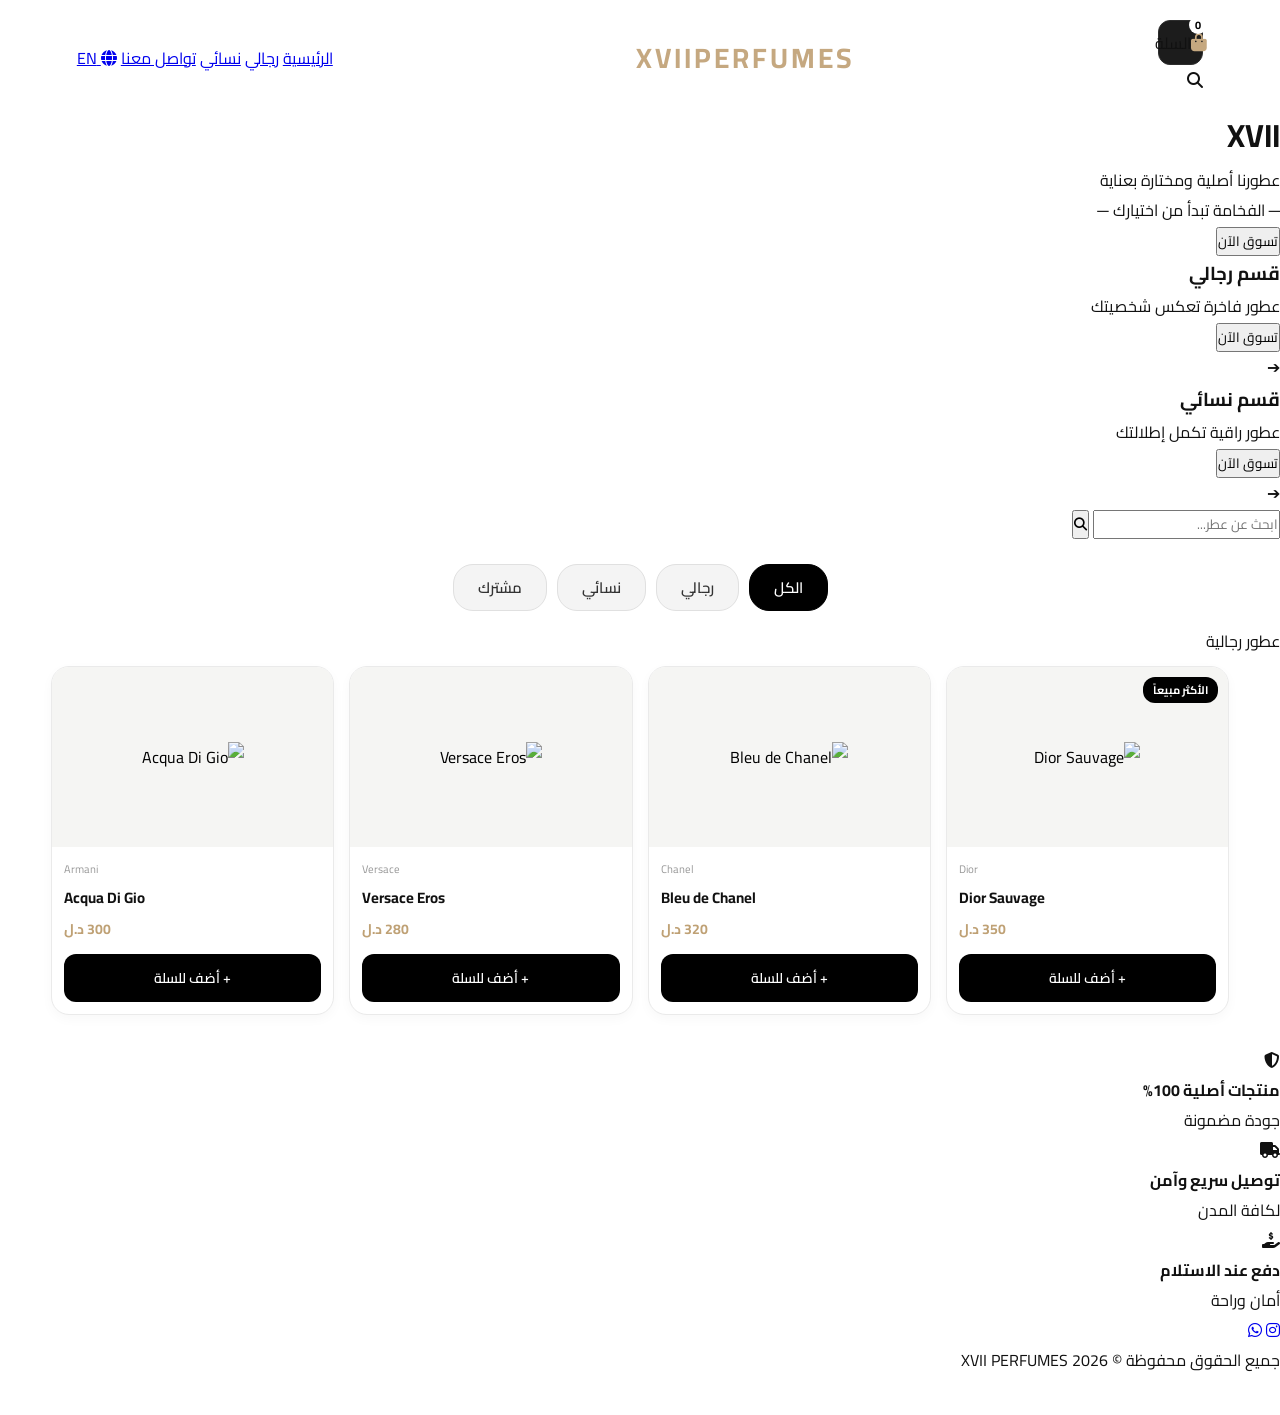
==== index.html @ f5c516a5 "Enhance layout and functionality of index.html Updated the hero section and footer layout, added new" ====
<!DOCTYPE html>
<html lang="ar" dir="rtl">
<head>
    <meta charset="UTF-8">
    <meta name="viewport" content="width=device-width, initial-scale=1.0">
    <title>XVII PERFUMES</title>
    <link rel="stylesheet" href="style.css">
    <link rel="stylesheet" href="https://cdnjs.cloudflare.com/ajax/libs/font-awesome/6.4.0/css/all.min.css">
</head>
<body>

    <div class="hero-section">
        <header>
            <div class="header-right">
                <div class="cart-icon" onclick="toggleCart()">
                    <i class="fas fa-shopping-bag"></i>
                    <span id="cart-count">0</span>
                    <span class="cart-text">السلة</span>
                </div>
                <div class="search-trigger">
                    <i class="fas fa-search"></i>
                </div>
            </div>
            <div class="logo">XVII<span class="sub-logo">PERFUMES</span></div>
            <nav class="nav-links">
                <a href="#" class="active">الرئيسية</a>
                <a href="#">رجالي</a>
                <a href="#">نسائي</a>
                <a href="#">تواصل معنا</a>
                <a href="#" class="lang-switch"><i class="fas fa-globe"></i> EN</a>
            </nav>
        </header>

        <div class="hero-content">
            <h1 class="main-title">XVII</h1>
            <p class="hero-subtitle">عطورنا أصلية ومختارة بعناية</p>
            <div class="gold-line">─ الفخامة تبدأ من اختيارك ─</div>
            <button class="shop-now-btn">تسوق الآن</button>
        </div>
    </div>

    <div class="main-content-wrapper">
        <div class="promo-sections">
            <div class="promo-box men-box">
                <div class="promo-info">
                    <h3>قسم رجالي</h3>
                    <p>عطور فاخرة تعكس شخصيتك</p>
                    <button>تسوق الآن</button>
                </div>
                <div class="gender-icon">➔</div>
            </div>
            <div class="promo-box women-box">
                <div class="promo-info">
                    <h3>قسم نسائي</h3>
                    <p>عطور راقية تكمل إطلالتك</p>
                    <button>تسوق الآن</button>
                </div>
                <div class="gender-icon">➔</div>
            </div>
        </div>

        <div class="search-bar-container">
            <input type="text" id="search-input" placeholder="ابحث عن عطر...">
            <button class="search-btn"><i class="fas fa-search"></i></button>
        </div>

        <section class="tabs-container">
            <button class="tab-btn active" onclick="filterCategory('all', this)">الكل</button>
            <button class="tab-btn" onclick="filterCategory('men', this)">رجالي</button>
            <button class="tab-btn" onclick="filterCategory('women', this)">نسائي</button>
            <button class="tab-btn" onclick="filterCategory('unisex', this)">مشترك</button>
        </section>

        <div class="section-divider"><span>عطور رجالية</span></div>
        <main>
            <div class="products-grid" id="products-container">
                </div>
        </main>
    </div>

    <footer>
        <div class="features-bar">
            <div class="feature-item">
                <i class="fas fa-shield-alt"></i>
                <div>
                    <h4>منتجات أصلية 100%</h4>
                    <p>جودة مضمونة</p>
                </div>
            </div>
            <div class="feature-item">
                <i class="fas fa-truck"></i>
                <div>
                    <h4>توصيل سريع وآمن</h4>
                    <p>لكافة المدن</p>
                </div>
            </div>
            <div class="feature-item">
                <i class="fas fa-hand-holding-usd"></i>
                <div>
                    <h4>دفع عند الاستلام</h4>
                    <p>أمان وراحة</p>
                </div>
            </div>
        </div>
        <div class="footer-bottom">
            <div class="social-icons">
                <a href="#"><i class="fab fa-instagram"></i></a>
                <a href="#"><i class="fab fa-whatsapp"></i></a>
            </div>
            <p>جميع الحقوق محفوظة © XVII PERFUMES 2026</p>
        </div>
    </footer>

    <div class="cart-sidebar" id="cartSidebar">
        <div class="cart-header">
            <h3>سلة مشترياتك</h3>
            <i class="fas fa-times close-btn" onclick="toggleCart()"></i>
        </div>
        
        <div class="cart-items" id="cart-items-container">
            <div class="empty-cart-state">
                <i class="fas fa-shopping-basket"></i>
                <p>سلة مشترياتك فارغة</p>
                <span>أضف منتجاتك المفضلة الآن</span>
            </div>
        </div>

        <div class="cart-footer">
            <div class="total-price">المجموع: <span id="cart-total">0</span> د.ل</div>
            <div class="checkout-form">
                <h4>إتمام الطلب</h4>
                <input type="text" id="customer-name" placeholder="الاسم الكامل" required>
                <input type="tel" id="customer-phone" placeholder="رقم الهاتف" required>
                <input type="text" id="customer-address" placeholder="رابط الموقع (Google Maps)" required>
                <textarea id="customer-notes" placeholder="ملاحظات (اختياري)"></textarea>
                <button class="whatsapp-btn" onclick="sendToWhatsApp()">
                    <i class="fab fa-whatsapp"></i> إرسال الطلب عبر واتساب
                </button>
            </div>
        </div>
    </div>

    <script src="script.js"></script>
</body>
</html>
---- style.css ----
@import url('https://fonts.googleapis.com/css2?family=Cairo:wght@300;400;600;700&display=swap');

* {
    box-sizing: border-box;
    margin: 0;
    padding: 0;
    font-family: 'Cairo', sans-serif;
    -webkit-tap-highlight-color: transparent;
}

/* الخلفية العامة للموقع أصبحت بيضاء بناءً على طلبك */
body {
    background-color: #ffffff;
    color: #111111;
    padding-bottom: 40px;
}

/* الجزء العلوي (الهيدر ومنطقة النص الترحيبي) بالخلفية السوداء الفاخرة */
.top-black-section {
    background-color: #0b0b0b;
    color: #ffffff;
    padding-bottom: 20px;
    border-bottom: 1px solid #1a1a1a;
}

header {
    display: flex;
    justify-content: space-between;
    align-items: center;
    padding: 20px 6% 10px 6%;
    background-color: transparent;
}

.logo {
    font-size: 28px;
    font-weight: 700;
    color: #c5a880; /* لون ذهبي فخم للعلامة التجارية */
    letter-spacing: 3px;
}

.cart-icon {
    position: relative;
    cursor: pointer;
    background: #1c1c1c;
    width: 45px;
    height: 45px;
    display: flex;
    align-items: center;
    justify-content: center;
    border-radius: 12px;
    border: 1px solid #2d2d2d;
}

.cart-icon i {
    font-size: 18px;
    color: #c5a880;
}

#cart-count {
    position: absolute;
    top: -5px;
    right: -5px;
    background-color: #ffffff;
    color: #000000;
    border-radius: 50%;
    width: 18px;
    height: 18px;
    font-size: 11px;
    font-weight: bold;
    display: flex;
    align-items: center;
    justify-content: center;
}

.hero-text {
    text-align: center;
    color: #aaaaaa;
    font-size: 14px;
    margin-top: 5px;
    font-weight: 300;
}

/* أزرار الأقسام الدائرية (Tabs) - في الجزء الأبيض */
.tabs-container {
    display: flex;
    justify-content: center;
    gap: 10px;
    padding: 25px 5% 15px 5%;
    overflow-x: auto;
    white-space: nowrap;
    background-color: #ffffff;
}

.tabs-container::-webkit-scrollbar {
    display: none; /* إخفاء شريط التمرير المزعج على الهواتف */
}

/* الأزرار العلوية أصبحت فاتحة لكي تتناسب مع الخلفية البيضاء العامة */
.tab-btn {
    background: #f4f4f4;
    color: #333333;
    border: 1px solid #e0e0e0;
    padding: 8px 24px;
    border-radius: 20px;
    font-size: 15px;
    font-weight: 600;
    cursor: pointer;
    transition: 0.3s ease;
}

.tab-btn.active {
    background: #000000;
    color: #ffffff;
    border-color: #000000;
}

/* شبكة المنتجات في الجزء الأبيض */
main {
    padding: 10px 4% 30px 4%;
    background-color: #ffffff;
}

.products-grid {
    display: grid;
    grid-template-columns: repeat(2, 1fr); /* عرض عنصرين بجانب بعض كالصورة */
    gap: 15px;
}

@media (min-width: 768px) {
    .products-grid {
        grid-template-columns: repeat(4, 1fr); /* للشاشات الكبيرة */
    }
}

/* بطاقة المنتج الفاخرة - تبرز فوق الخلفية البيضاء العامة بظلال خفيفة وراقية */
.product-card {
    background: #ffffff;
    color: #000000;
    border-radius: 18px;
    overflow: hidden;
    display: flex;
    flex-direction: column;
    position: relative;
    border: 1px solid #eaeaea;
    box-shadow: 0 4px 12px rgba(0,0,0,0.03);
}

.badge-best {
    position: absolute;
    top: 10px;
    right: 10px;
    background: #000000;
    color: #ffffff;
    font-size: 11px;
    padding: 3px 10px;
    border-radius: 12px;
    font-weight: bold;
    z-index: 2;
}

/* حاوية الصورة رمادية فاتحة جداً لتطابق لقطة الشاشة تماماً */
.img-container {
    background: #f5f5f3;
    width: 100%;
    height: 180px;
    display: flex;
    align-items: center;
    justify-content: center;
    padding: 15px;
}

.product-img {
    max-width: 100%;
    max-height: 100%;
    object-fit: contain;
}

.product-info {
    padding: 12px;
    display: flex;
    flex-direction: column;
    flex-grow: 1;
}

.brand-name {
    font-size: 11px;
    color: #999999;
    text-align: left;
}

.product-title {
    font-size: 15px;
    font-weight: 700;
    margin: 4px 0;
    text-align: left;
    color: #111111;
}

.product-price {
    color: #bfa175;
    font-weight: bold;
    font-size: 14px;
    text-align: left;
    margin-bottom: 12px;
}

/* زر أضف للسلة المودرن الأسود الممتد */
.add-to-cart-btn {
    background: #000000;
    color: #ffffff;
    border: none;
    padding: 11px;
    border-radius: 12px;
    font-size: 14px;
    font-weight: 600;
    cursor: pointer;
    display: flex;
    align-items: center;
    justify-content: center;
    gap: 8px;
    width: 100%;
    margin-top: auto;
    transition: background 0.2s;
}

.add-to-cart-btn:active {
    background: #333333;
}

/* سلة المشتريات الجانبية (تبقى داكنة لتوحي بالفخامة والأمان أثناء الدفع) */
.cart-sidebar {
    position: fixed;
    top: 0;
    left: -100%;
    width: 100%;
    max-width: 400px;
    height: 100%;
    background-color: #0b0b0b;
    box-shadow: 5px 0 25px rgba(0,0,0,0.6);
    z-index: 2000;
    transition: 0.4s cubic-bezier(0.25, 1, 0.5, 1);
    padding: 20px;
    display: flex;
    flex-direction: column;
    border-right: 1px solid #222222;
}

.cart-sidebar.open { left: 0; }

.cart-header {
    display: flex;
    justify-content: space-between;
    align-items: center;
    border-bottom: 1px solid #222222;
    padding-bottom: 15px;
}
.close-btn { cursor: pointer; font-size: 20px; color: #ffffff; }

.cart-items {
    flex: 1;
    overflow-y: auto;
    margin-top: 20px;
}
.cart-item {
    display: flex;
    justify-content: space-between;
    align-items: center;
    margin-bottom: 15px;
    background: #141414;
    padding: 12px;
    border-radius: 12px;
    border: 1px solid #222222;
}
.cart-item-info h4 { font-size: 14px; color: #ffffff; }
.cart-item-info p { font-size: 12px; color: #aaaaaa; margin-top: 4px; }
.remove-item { color: #ff4d4d; cursor: pointer; font-size: 14px; }

.cart-footer { border-top: 1px solid #222222; padding-top: 15px; }
.total-price { font-size: 16px; font-weight: bold; margin-bottom: 15px; color: #ffffff;}
.cart-footer h4 { margin-bottom: 10px; font-size: 14px; color: #c5a880;}

.cart-footer input, .cart-footer textarea {
    width: 100%;
    padding: 10px;
    background: #141414;
    border: 1px solid #222222;
    border-radius: 8px;
    color: #ffffff;
    margin-bottom: 10px;
    font-size: 13px;
}
.cart-footer input::placeholder, .cart-footer textarea::placeholder { color: #666666; }
.cart-footer textarea { height: 60px; resize: none; }

.whatsapp-btn {
    background-color: #25D366;
    color: #ffffff;
    border: none;
    padding: 14px;
    width: 100%;
    border-radius: 10px;
    font-weight: bold;
    cursor: pointer;
    font-size: 15px;
    display: flex;
    align-items: center;
    justify-content: center;
    gap: 8px;
}
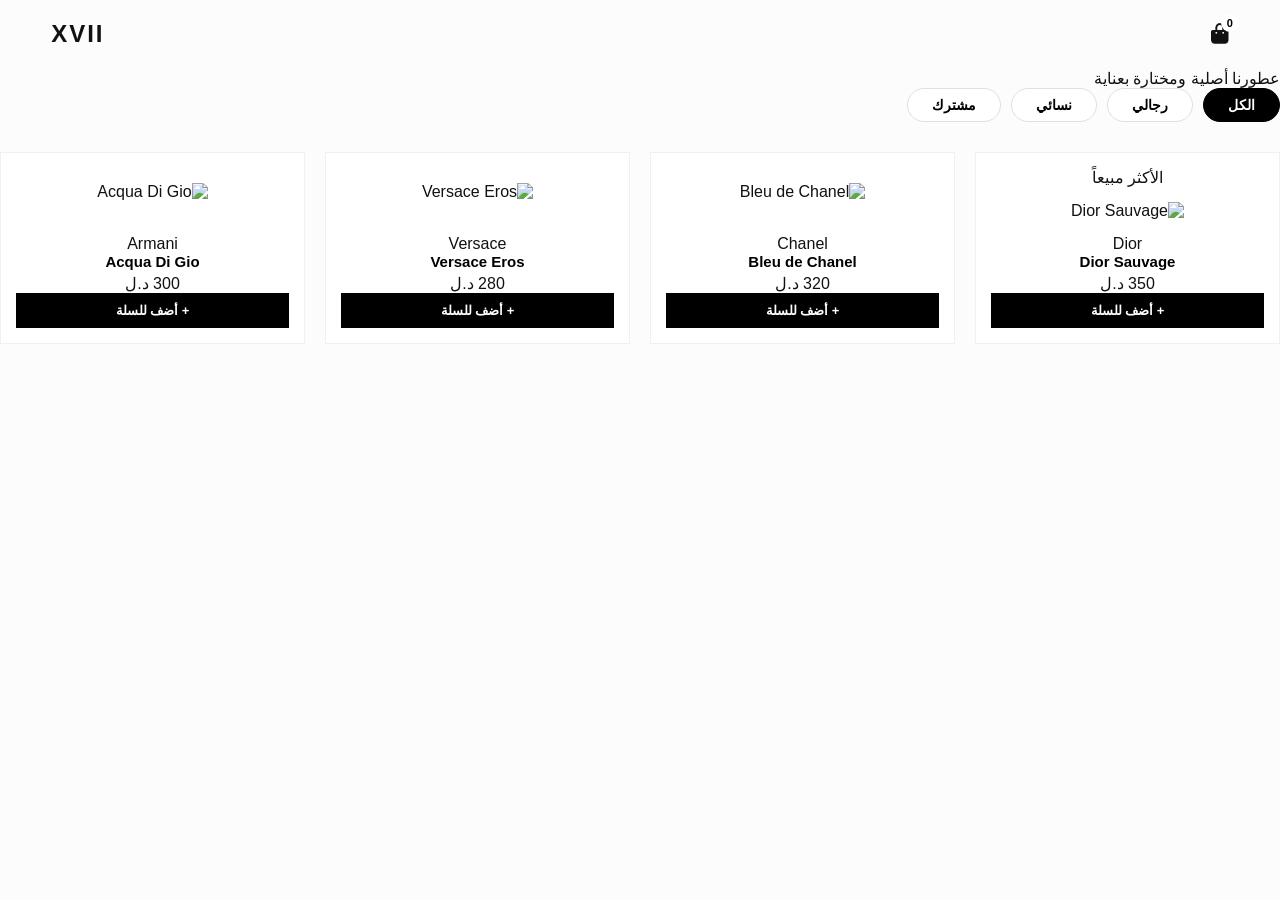
==== commit 97315383: "Refactor index.html structure and content" ====
--- a/index.html
+++ b/index.html
@@ -9,107 +9,28 @@
 </head>
 <body>
 
-    <div class="hero-section">
+    <div class="top-black-section">
         <header>
-            <div class="header-right">
-                <div class="cart-icon" onclick="toggleCart()">
-                    <i class="fas fa-shopping-bag"></i>
-                    <span id="cart-count">0</span>
-                    <span class="cart-text">السلة</span>
-                </div>
-                <div class="search-trigger">
-                    <i class="fas fa-search"></i>
-                </div>
+            <div class="cart-icon" onclick="toggleCart()">
+                <i class="fas fa-shopping-bag"></i>
+                <span id="cart-count">0</span>
             </div>
-            <div class="logo">XVII<span class="sub-logo">PERFUMES</span></div>
-            <nav class="nav-links">
-                <a href="#" class="active">الرئيسية</a>
-                <a href="#">رجالي</a>
-                <a href="#">نسائي</a>
-                <a href="#">تواصل معنا</a>
-                <a href="#" class="lang-switch"><i class="fas fa-globe"></i> EN</a>
-            </nav>
+            <div class="logo">XVII</div>
         </header>
-
-        <div class="hero-content">
-            <h1 class="main-title">XVII</h1>
-            <p class="hero-subtitle">عطورنا أصلية ومختارة بعناية</p>
-            <div class="gold-line">─ الفخامة تبدأ من اختيارك ─</div>
-            <button class="shop-now-btn">تسوق الآن</button>
-        </div>
+        <div class="hero-text">عطورنا أصلية ومختارة بعناية</div>
     </div>
 
-    <div class="main-content-wrapper">
-        <div class="promo-sections">
-            <div class="promo-box men-box">
-                <div class="promo-info">
-                    <h3>قسم رجالي</h3>
-                    <p>عطور فاخرة تعكس شخصيتك</p>
-                    <button>تسوق الآن</button>
-                </div>
-                <div class="gender-icon">➔</div>
+    <section class="tabs-container">
+        <button class="tab-btn active" onclick="filterCategory('all', this)">الكل</button>
+        <button class="tab-btn" onclick="filterCategory('men', this)">رجالي</button>
+        <button class="tab-btn" onclick="filterCategory('women', this)">نسائي</button>
+        <button class="tab-btn" onclick="filterCategory('unisex', this)">مشترك</button>
+    </section>
+
+    <main>
+        <div class="products-grid" id="products-container">
             </div>
-            <div class="promo-box women-box">
-                <div class="promo-info">
-                    <h3>قسم نسائي</h3>
-                    <p>عطور راقية تكمل إطلالتك</p>
-                    <button>تسوق الآن</button>
-                </div>
-                <div class="gender-icon">➔</div>
-            </div>
-        </div>
-
-        <div class="search-bar-container">
-            <input type="text" id="search-input" placeholder="ابحث عن عطر...">
-            <button class="search-btn"><i class="fas fa-search"></i></button>
-        </div>
-
-        <section class="tabs-container">
-            <button class="tab-btn active" onclick="filterCategory('all', this)">الكل</button>
-            <button class="tab-btn" onclick="filterCategory('men', this)">رجالي</button>
-            <button class="tab-btn" onclick="filterCategory('women', this)">نسائي</button>
-            <button class="tab-btn" onclick="filterCategory('unisex', this)">مشترك</button>
-        </section>
-
-        <div class="section-divider"><span>عطور رجالية</span></div>
-        <main>
-            <div class="products-grid" id="products-container">
-                </div>
-        </main>
-    </div>
-
-    <footer>
-        <div class="features-bar">
-            <div class="feature-item">
-                <i class="fas fa-shield-alt"></i>
-                <div>
-                    <h4>منتجات أصلية 100%</h4>
-                    <p>جودة مضمونة</p>
-                </div>
-            </div>
-            <div class="feature-item">
-                <i class="fas fa-truck"></i>
-                <div>
-                    <h4>توصيل سريع وآمن</h4>
-                    <p>لكافة المدن</p>
-                </div>
-            </div>
-            <div class="feature-item">
-                <i class="fas fa-hand-holding-usd"></i>
-                <div>
-                    <h4>دفع عند الاستلام</h4>
-                    <p>أمان وراحة</p>
-                </div>
-            </div>
-        </div>
-        <div class="footer-bottom">
-            <div class="social-icons">
-                <a href="#"><i class="fab fa-instagram"></i></a>
-                <a href="#"><i class="fab fa-whatsapp"></i></a>
-            </div>
-            <p>جميع الحقوق محفوظة © XVII PERFUMES 2026</p>
-        </div>
-    </footer>
+    </main>
 
     <div class="cart-sidebar" id="cartSidebar">
         <div class="cart-header">
@@ -118,25 +39,20 @@
         </div>
         
         <div class="cart-items" id="cart-items-container">
-            <div class="empty-cart-state">
-                <i class="fas fa-shopping-basket"></i>
-                <p>سلة مشترياتك فارغة</p>
-                <span>أضف منتجاتك المفضلة الآن</span>
-            </div>
+            <p class="empty-msg">سلة مشترياتك فارغة</p>
         </div>
 
         <div class="cart-footer">
             <div class="total-price">المجموع: <span id="cart-total">0</span> د.ل</div>
-            <div class="checkout-form">
-                <h4>إتمام الطلب</h4>
-                <input type="text" id="customer-name" placeholder="الاسم الكامل" required>
-                <input type="tel" id="customer-phone" placeholder="رقم الهاتف" required>
-                <input type="text" id="customer-address" placeholder="رابط الموقع (Google Maps)" required>
-                <textarea id="customer-notes" placeholder="ملاحظات (اختياري)"></textarea>
-                <button class="whatsapp-btn" onclick="sendToWhatsApp()">
-                    <i class="fab fa-whatsapp"></i> إرسال الطلب عبر واتساب
-                </button>
-            </div>
+            <hr>
+            <h4>إتمام الطلب</h4>
+            <input type="text" id="customer-name" placeholder="الاسم بالكامل :" required>
+            <input type="tel" id="customer-phone" placeholder="رقم الهاتف :" required>
+            <input type="text" id="customer-address" placeholder="العنوان :" required>
+            <textarea id="customer-notes" placeholder="ملاحظات أخرى : اختياري"></textarea>
+            <button class="whatsapp-btn" onclick="sendToWhatsApp()">
+                <i class="fab fa-whatsapp"></i> إرسال الطلب عبر واتساب
+            </button>
         </div>
     </div>
 
--- a/style.css
+++ b/style.css
@@ -1,4 +1,4 @@
-@import url('https://fonts.googleapis.com/css2?family=Cairo:wght@300;400;600;700&display=swap');
+@import url('https://fonts.googleapis.com/css2 family=Cairo:wght@300;400;600;700&display=swap');
 
 * {
     box-sizing: border-box;
@@ -8,104 +8,251 @@
     -webkit-tap-highlight-color: transparent;
 }
 
-/* الخلفية العامة للموقع أصبحت بيضاء بناءً على طلبك */
 body {
-    background-color: #ffffff;
+    background-color: #fcfcfc;
     color: #111111;
-    padding-bottom: 40px;
-}
-
-/* الجزء العلوي (الهيدر ومنطقة النص الترحيبي) بالخلفية السوداء الفاخرة */
-.top-black-section {
-    background-color: #0b0b0b;
-    color: #ffffff;
-    padding-bottom: 20px;
-    border-bottom: 1px solid #1a1a1a;
+}
+
+/* 1. البنر العلوي الخلفية السوداء الفاخرة */
+.hero-section {
+    background-color: #000000;
+    background-image: linear-gradient(rgba(0,0,0,0.4), rgba(0,0,0,0.7)), url('https://images.unsplash.com/photo-1616949755610-8c9bbc08f138?w=1200'); /* خلفية دخانية فخمة تليق بالعطور */
+    background-size: cover;
+    background-position: center;
+    color: #ffffff;
+    padding-bottom: 60px;
+    text-align: center;
 }
 
 header {
     display: flex;
     justify-content: space-between;
     align-items: center;
-    padding: 20px 6% 10px 6%;
-    background-color: transparent;
-}
-
-.logo {
-    font-size: 28px;
-    font-weight: 700;
-    color: #c5a880; /* لون ذهبي فخم للعلامة التجارية */
-    letter-spacing: 3px;
+    padding: 20px 4%;
+    border-bottom: 1px solid rgba(255,255,255,0.1);
+}
+
+.header-right {
+    display: flex;
+    align-items: center;
+    gap: 20px;
 }
 
 .cart-icon {
+    display: flex;
+    align-items: center;
+    gap: 8px;
+    cursor: pointer;
     position: relative;
-    cursor: pointer;
-    background: #1c1c1c;
-    width: 45px;
-    height: 45px;
-    display: flex;
-    align-items: center;
-    justify-content: center;
-    border-radius: 12px;
-    border: 1px solid #2d2d2d;
 }
 
 .cart-icon i {
-    font-size: 18px;
-    color: #c5a880;
+    font-size: 20px;
+}
+
+.cart-text {
+    font-size: 14px;
 }
 
 #cart-count {
-    position: absolute;
-    top: -5px;
-    right: -5px;
     background-color: #ffffff;
     color: #000000;
+    font-size: 11px;
+    font-weight: bold;
     border-radius: 50%;
     width: 18px;
     height: 18px;
-    font-size: 11px;
-    font-weight: bold;
     display: flex;
     align-items: center;
     justify-content: center;
-}
-
-.hero-text {
-    text-align: center;
+    position: absolute;
+    top: -10px;
+    right: -10px;
+}
+
+.search-trigger {
+    cursor: pointer;
+    font-size: 18px;
+}
+
+.logo {
+    font-size: 24px;
+    font-weight: 700;
+    letter-spacing: 2px;
+}
+
+.sub-logo {
+    display: block;
+    font-size: 9px;
+    letter-spacing: 4px;
+    color: #c5a880;
+    margin-top: -5px;
+}
+
+.nav-links {
+    display: flex;
+    gap: 20px;
+}
+
+.nav-links a {
     color: #aaaaaa;
-    font-size: 14px;
-    margin-top: 5px;
-    font-weight: 300;
-}
-
-/* أزرار الأقسام الدائرية (Tabs) - في الجزء الأبيض */
+    text-decoration: none;
+    font-size: 14px;
+    transition: 0.2s;
+}
+
+.nav-links a.active, .nav-links a:hover {
+    color: #ffffff;
+}
+
+/* محتوى البنر الكبير العلوي */
+.hero-content {
+    margin-top: 60px;
+    padding: 0 20px;
+}
+
+.main-title {
+    font-size: 70px;
+    font-weight: 700;
+    letter-spacing: 10px;
+    line-height: 1;
+}
+
+.hero-subtitle {
+    font-size: 18px;
+    color: #ffffff;
+    margin: 15px 0 5px 0;
+}
+
+.gold-line {
+    color: #c5a880;
+    font-size: 13px;
+    margin-bottom: 25px;
+}
+
+.shop-now-btn {
+    background: transparent;
+    color: #ffffff;
+    border: 1px solid #ffffff;
+    padding: 10px 35px;
+    font-size: 14px;
+    cursor: pointer;
+    transition: 0.3s;
+}
+
+.shop-now-btn:hover {
+    background: #ffffff;
+    color: #000000;
+}
+
+/* 2. باقي عناصر الصفحة بالأسفل (الخلفية البيضاء الفاتحة والمميزات) */
+.main-content-wrapper {
+    max-width: 1200px;
+    margin: 0 auto;
+    padding: 30px 4%;
+}
+
+/* بنرات التصنيفات الكبيرة (رجالي / نسائي) كالصورة */
+.promo-sections {
+    display: grid;
+    grid-template-columns: repeat(2, 1fr);
+    gap: 20px;
+    margin-bottom: 30px;
+}
+
+.promo-box {
+    border-radius: 4px;
+    padding: 30px;
+    color: #ffffff;
+    display: flex;
+    justify-content: space-between;
+    align-items: center;
+    background-size: cover;
+    background-position: center;
+    height: 160px;
+}
+
+.men-box {
+    background-color: #111111;
+    background-image: linear-gradient(rgba(0,0,0,0.5), rgba(0,0,0,0.5)), url('https://images.unsplash.com/photo-1592945403244-b3fbafd7f539?w=500');
+}
+
+.women-box {
+    background-color: #f7d6d6;
+    background-image: linear-gradient(rgba(0,0,0,0.2), rgba(0,0,0,0.2)), url('https://images.unsplash.com/photo-1594035910387-fea47794261f?w=500');
+    color: #000000;
+}
+
+.promo-info h3 {
+    font-size: 20px;
+    font-weight: 700;
+}
+
+.promo-info p {
+    font-size: 12px;
+    margin: 5px 0 15px 0;
+    opacity: 0.8;
+}
+
+.promo-box button {
+    background: transparent;
+    padding: 5px 15px;
+    font-size: 12px;
+    cursor: pointer;
+    border-radius: 2px;
+}
+
+.men-box button { color: #ffffff; border: 1px solid #ffffff; }
+.women-box button { color: #000000; border: 1px solid #000000; }
+
+.gender-icon {
+    font-size: 35px;
+    opacity: 0.2;
+}
+
+/* شريط البحث المطور */
+.search-bar-container {
+    display: flex;
+    margin-bottom: 25px;
+}
+
+.search-bar-container input {
+    flex: 1;
+    padding: 12px 20px;
+    border: 1px solid #e0e0e0;
+    border-left: none;
+    background: #ffffff;
+    font-size: 14px;
+}
+
+.search-btn {
+    background: #000000;
+    color: #ffffff;
+    border: none;
+    padding: 0 25px;
+    cursor: pointer;
+}
+
+/* الأزرار الدائرية (Tabs) للهواتف */
 .tabs-container {
     display: flex;
-    justify-content: center;
     gap: 10px;
-    padding: 25px 5% 15px 5%;
+    margin-bottom: 30px;
     overflow-x: auto;
-    white-space: nowrap;
-    background-color: #ffffff;
-}
-
-.tabs-container::-webkit-scrollbar {
-    display: none; /* إخفاء شريط التمرير المزعج على الهواتف */
-}
-
-/* الأزرار العلوية أصبحت فاتحة لكي تتناسب مع الخلفية البيضاء العامة */
+}
+
+.tabs-container::-webkit-scrollbar { display: none; }
+
 .tab-btn {
-    background: #f4f4f4;
-    color: #333333;
+    background: #ffffff;
+    color: #000000;
     border: 1px solid #e0e0e0;
     padding: 8px 24px;
     border-radius: 20px;
-    font-size: 15px;
     font-weight: 600;
-    cursor: pointer;
-    transition: 0.3s ease;
+    font-size: 14px;
+    cursor: pointer;
+    white-space: nowrap;
 }
 
 .tab-btn.active {
@@ -114,196 +261,248 @@
     border-color: #000000;
 }
 
-/* شبكة المنتجات في الجزء الأبيض */
-main {
-    padding: 10px 4% 30px 4%;
-    background-color: #ffffff;
-}
-
+/* فواصل الأقسام الكلاسيكية كالصورة الفردية الأولى */
+.section-divider {
+    text-align: center;
+    margin: 30px 0 20px 0;
+    position: relative;
+}
+
+.section-divider::before {
+    content: "";
+    position: absolute;
+    top: 50%;
+    left: 0;
+    right: 0;
+    height: 1px;
+    background: #e0e0e0;
+    z-index: 1;
+}
+
+.section-divider span {
+    background: #fcfcfc;
+    padding: 0 20px;
+    position: relative;
+    z-index: 2;
+    font-weight: 700;
+    font-size: 16px;
+}
+
+/* شبكة المنتجات وعرض بطاقة المنتج كالصورة بالتمام والكمال */
 .products-grid {
     display: grid;
-    grid-template-columns: repeat(2, 1fr); /* عرض عنصرين بجانب بعض كالصورة */
-    gap: 15px;
-}
-
-@media (min-width: 768px) {
-    .products-grid {
-        grid-template-columns: repeat(4, 1fr); /* للشاشات الكبيرة */
-    }
-}
-
-/* بطاقة المنتج الفاخرة - تبرز فوق الخلفية البيضاء العامة بظلال خفيفة وراقية */
+    grid-template-columns: repeat(2, 1fr);
+    gap: 20px;
+}
+
 .product-card {
     background: #ffffff;
-    color: #000000;
-    border-radius: 18px;
-    overflow: hidden;
+    border: 1px solid #f0f0f0;
+    text-align: center;
+    padding: 15px;
+    position: relative;
     display: flex;
     flex-direction: column;
-    position: relative;
-    border: 1px solid #eaeaea;
-    box-shadow: 0 4px 12px rgba(0,0,0,0.03);
-}
-
-.badge-best {
+    justify-content: space-between;
+}
+
+.stock-badge {
     position: absolute;
     top: 10px;
-    right: 10px;
-    background: #000000;
-    color: #ffffff;
+    left: 10px;
     font-size: 11px;
-    padding: 3px 10px;
-    border-radius: 12px;
     font-weight: bold;
-    z-index: 2;
-}
-
-/* حاوية الصورة رمادية فاتحة جداً لتطابق لقطة الشاشة تماماً */
-.img-container {
-    background: #f5f5f3;
-    width: 100%;
-    height: 180px;
-    display: flex;
-    align-items: center;
-    justify-content: center;
-    padding: 15px;
-}
-
-.product-img {
+}
+
+.stock-badge.available { color: #2ecc71; }
+.stock-badge.out { color: #e74c3c; }
+
+.product-card img {
     max-width: 100%;
-    max-height: 100%;
+    height: 150px;
     object-fit: contain;
-}
-
-.product-info {
-    padding: 12px;
-    display: flex;
-    flex-direction: column;
-    flex-grow: 1;
-}
-
-.brand-name {
-    font-size: 11px;
-    color: #999999;
-    text-align: left;
-}
-
-.product-title {
+    margin: 15px auto;
+}
+
+.product-card h3 {
     font-size: 15px;
     font-weight: 700;
-    margin: 4px 0;
-    text-align: left;
-    color: #111111;
-}
-
-.product-price {
-    color: #bfa175;
+    color: #000000;
+    margin-bottom: 4px;
+}
+
+.product-card .price {
+    color: #000000;
     font-weight: bold;
     font-size: 14px;
-    text-align: left;
     margin-bottom: 12px;
 }
 
-/* زر أضف للسلة المودرن الأسود الممتد */
 .add-to-cart-btn {
     background: #000000;
     color: #ffffff;
     border: none;
-    padding: 11px;
-    border-radius: 12px;
-    font-size: 14px;
-    font-weight: 600;
+    width: 100%;
+    padding: 10px;
+    font-weight: bold;
+    font-size: 13px;
     cursor: pointer;
     display: flex;
     align-items: center;
     justify-content: center;
     gap: 8px;
-    width: 100%;
-    margin-top: auto;
-    transition: background 0.2s;
-}
-
-.add-to-cart-btn:active {
-    background: #333333;
-}
-
-/* سلة المشتريات الجانبية (تبقى داكنة لتوحي بالفخامة والأمان أثناء الدفع) */
+}
+
+.add-to-cart-btn.disabled {
+    background: #cccccc;
+    cursor: not-allowed;
+}
+
+/* 3. الفوتر الخلفية السوداء */
+footer {
+    background: #000000;
+    color: #ffffff;
+    padding: 40px 4% 20px 4%;
+    margin-top: 50px;
+}
+
+.features-bar {
+    display: grid;
+    grid-template-columns: repeat(3, 1fr);
+    gap: 20px;
+    border-bottom: 1px solid #222222;
+    padding-bottom: 30px;
+    text-align: center;
+}
+
+.feature-item i {
+    font-size: 24px;
+    color: #c5a880;
+    margin-bottom: 10px;
+}
+
+.feature-item h4 { font-size: 14px; font-weight: 700; }
+.feature-item p { font-size: 11px; color: #888888; }
+
+.footer-bottom {
+    display: flex;
+    justify-content: space-between;
+    align-items: center;
+    padding-top: 20px;
+    font-size: 12px;
+    color: #666666;
+}
+
+.social-icons {
+    display: flex;
+    gap: 15px;
+}
+
+.social-icons a { color: #ffffff; font-size: 18px; }
+
+/* 4. سلة المشتريات الجانبية الفخمة */
 .cart-sidebar {
     position: fixed;
     top: 0;
-    left: -100%;
+    right: -100%;
     width: 100%;
-    max-width: 400px;
+    max-width: 380px;
     height: 100%;
-    background-color: #0b0b0b;
-    box-shadow: 5px 0 25px rgba(0,0,0,0.6);
-    z-index: 2000;
-    transition: 0.4s cubic-bezier(0.25, 1, 0.5, 1);
+    background: #ffffff;
+    box-shadow: -5px 0 25px rgba(0,0,0,0.15);
+    z-index: 3000;
+    transition: 0.4s ease;
+    display: flex;
+    flex-direction: column;
+}
+
+.cart-sidebar.open { right: 0; }
+
+.cart-header {
+    background: #000000;
+    color: #ffffff;
     padding: 20px;
     display: flex;
-    flex-direction: column;
-    border-right: 1px solid #222222;
-}
-
-.cart-sidebar.open { left: 0; }
-
-.cart-header {
-    display: flex;
-    justify-content: space-between;
-    align-items: center;
-    border-bottom: 1px solid #222222;
-    padding-bottom: 15px;
-}
-.close-btn { cursor: pointer; font-size: 20px; color: #ffffff; }
+    justify-content: space-between;
+    align-items: center;
+}
+
+.close-btn { cursor: pointer; font-size: 20px; }
 
 .cart-items {
     flex: 1;
     overflow-y: auto;
-    margin-top: 20px;
-}
+    padding: 20px;
+}
+
+.empty-cart-state {
+    text-align: center;
+    margin-top: 60px;
+    color: #aaaaaa;
+}
+
+.empty-cart-state i { font-size: 40px; margin-bottom: 15px; }
+
 .cart-item {
     display: flex;
     justify-content: space-between;
     align-items: center;
+    padding: 15px 0;
+    border-bottom: 1px solid #f0f0f0;
+}
+
+.cart-item-info h4 { font-size: 14px; color: #000000; }
+.cart-item-info p { font-size: 12px; color: #777777; }
+
+.remove-item { color: #ff4d4d; cursor: pointer; }
+
+.cart-footer {
+    background: #fcfcfc;
+    border-top: 1px solid #f0f0f0;
+    padding: 20px;
+}
+
+.total-price {
+    font-size: 16px;
+    font-weight: bold;
     margin-bottom: 15px;
-    background: #141414;
-    padding: 12px;
-    border-radius: 12px;
-    border: 1px solid #222222;
-}
-.cart-item-info h4 { font-size: 14px; color: #ffffff; }
-.cart-item-info p { font-size: 12px; color: #aaaaaa; margin-top: 4px; }
-.remove-item { color: #ff4d4d; cursor: pointer; font-size: 14px; }
-
-.cart-footer { border-top: 1px solid #222222; padding-top: 15px; }
-.total-price { font-size: 16px; font-weight: bold; margin-bottom: 15px; color: #ffffff;}
-.cart-footer h4 { margin-bottom: 10px; font-size: 14px; color: #c5a880;}
-
-.cart-footer input, .cart-footer textarea {
+    display: flex;
+    justify-content: space-between;
+}
+
+.checkout-form h4 {
+    font-size: 14px;
+    margin-bottom: 12px;
+    border-bottom: 1px solid #e0e0e0;
+    padding-bottom: 5px;
+}
+
+.checkout-form input, .checkout-form textarea {
     width: 100%;
     padding: 10px;
-    background: #141414;
-    border: 1px solid #222222;
-    border-radius: 8px;
-    color: #ffffff;
+    border: 1px solid #dddddd;
+    background: #ffffff;
     margin-bottom: 10px;
     font-size: 13px;
 }
-.cart-footer input::placeholder, .cart-footer textarea::placeholder { color: #666666; }
-.cart-footer textarea { height: 60px; resize: none; }
+
+.checkout-form textarea { height: 60px; resize: none; }
 
 .whatsapp-btn {
-    background-color: #25D366;
+    background: #25D366;
     color: #ffffff;
     border: none;
-    padding: 14px;
     width: 100%;
-    border-radius: 10px;
+    padding: 12px;
     font-weight: bold;
-    cursor: pointer;
-    font-size: 15px;
+    font-size: 14px;
+    cursor: pointer;
     display: flex;
     align-items: center;
     justify-content: center;
     gap: 8px;
 }
+
+@media (min-width: 768px) {
+    .products-grid { grid-template-columns: repeat(4, 1fr); }
+}
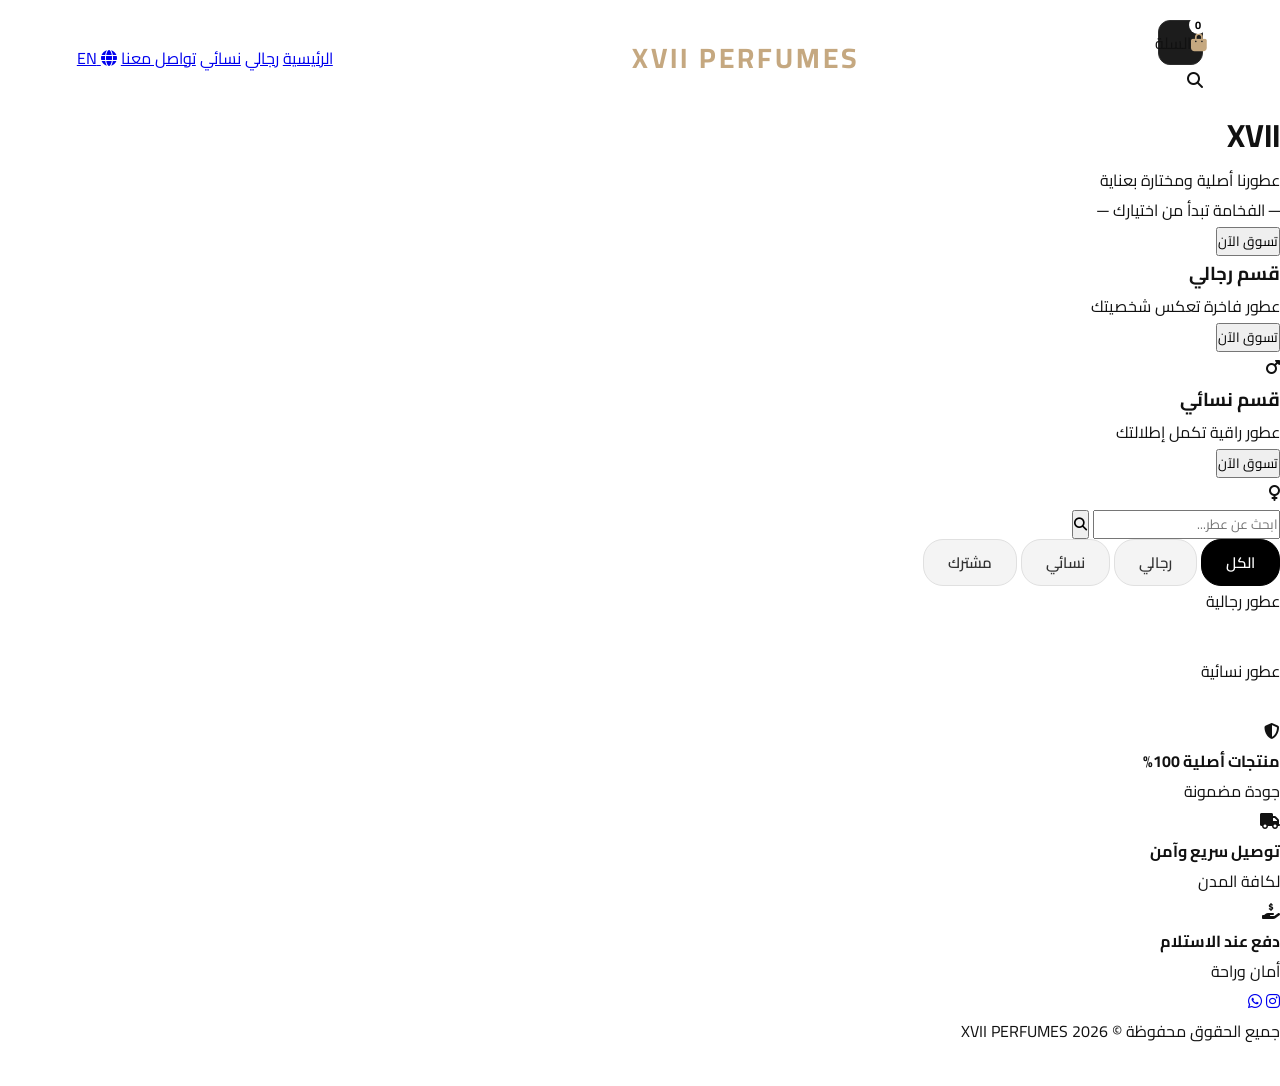
==== commit 8e7e974b: "Refactor index.html for improved layout and features Updated the layout and content of the index.htm" ====
--- a/index.html
+++ b/index.html
@@ -9,28 +9,124 @@
 </head>
 <body>
 
-    <div class="top-black-section">
+    <div class="hero-section">
         <header>
-            <div class="cart-icon" onclick="toggleCart()">
-                <i class="fas fa-shopping-bag"></i>
-                <span id="cart-count">0</span>
+            <div class="header-right">
+                <div class="cart-icon" onclick="toggleCart()">
+                    <i class="fas fa-shopping-bag"></i>
+                    <span id="cart-count">0</span>
+                    <span class="cart-text">السلة</span>
+                </div>
+                <div class="search-trigger">
+                    <i class="fas fa-search"></i>
+                </div>
             </div>
-            <div class="logo">XVII</div>
+            
+            <div class="logo">
+                XVII
+                <span class="sub-logo">PERFUMES</span>
+            </div>
+
+            <nav class="nav-links">
+                <a href="#" class="active">الرئيسية</a>
+                <a href="#">رجالي</a>
+                <a href="#">نسائي</a>
+                <a href="#">تواصل معنا</a>
+                <a href="#" class="lang-switch"><i class="fas fa-globe"></i> EN</a>
+            </nav>
         </header>
-        <div class="hero-text">عطورنا أصلية ومختارة بعناية</div>
+
+        <div class="hero-content">
+            <h1 class="main-title">XVII</h1>
+            <p class="hero-subtitle">عطورنا أصلية ومختارة بعناية</p>
+            <div class="gold-line">─ الفخامة تبدأ من اختيارك ─</div>
+            <button class="shop-now-btn">تسوق الآن</button>
+        </div>
     </div>
 
-    <section class="tabs-container">
-        <button class="tab-btn active" onclick="filterCategory('all', this)">الكل</button>
-        <button class="tab-btn" onclick="filterCategory('men', this)">رجالي</button>
-        <button class="tab-btn" onclick="filterCategory('women', this)">نسائي</button>
-        <button class="tab-btn" onclick="filterCategory('unisex', this)">مشترك</button>
-    </section>
+    <div class="main-container">
+        
+        <div class="promo-sections">
+            <div class="promo-box men-box">
+                <div class="promo-info">
+                    <h3>قسم رجالي</h3>
+                    <p>عطور فاخرة تعكس شخصيتك</p>
+                    <button class="promo-btn">تسوق الآن</button>
+                </div>
+                <div class="gender-icon"><i class="fas fa-mars"></i></div>
+            </div>
+            <div class="promo-box women-box">
+                <div class="promo-info">
+                    <h3>قسم نسائي</h3>
+                    <p>عطور راقية تكمل إطلالتك</p>
+                    <button class="promo-btn">تسوق الآن</button>
+                </div>
+                <div class="gender-icon"><i class="fas fa-venus"></i></div>
+            </div>
+        </div>
 
-    <main>
-        <div class="products-grid" id="products-container">
+        <div class="search-container">
+            <input type="text" id="search-input" placeholder="ابحث عن عطر...">
+            <button class="search-btn"><i class="fas fa-search"></i></button>
+        </div>
+
+        <div class="mobile-tabs">
+            <button class="tab-btn active" onclick="filterCategory('all', this)">الكل</button>
+            <button class="tab-btn" onclick="filterCategory('men', this)">رجالي</button>
+            <button class="tab-btn" onclick="filterCategory('women', this)">نسائي</button>
+            <button class="tab-btn" onclick="filterCategory('unisex', this)">مشترك</button>
+        </div>
+
+        <div class="section-divider">
+            <span>عطور رجالية</span>
+        </div>
+        <main>
+            <div class="products-grid" id="products-men-container">
+                </div>
+        </main>
+
+        <div class="section-divider">
+            <span>عطور نسائية</span>
+        </div>
+        <main style="padding-top: 0;">
+            <div class="products-grid" id="products-women-container">
+                </div>
+        </main>
+
+    </div>
+
+    <footer>
+        <div class="features-bar">
+            <div class="feature-item">
+                <i class="fas fa-shield-alt"></i>
+                <div>
+                    <h4>منتجات أصلية 100%</h4>
+                    <p>جودة مضمونة</p>
+                </div>
             </div>
-    </main>
+            <div class="feature-item">
+                <i class="fas fa-truck"></i>
+                <div>
+                    <h4>توصيل سريع وآمن</h4>
+                    <p>لكافة المدن</p>
+                </div>
+            </div>
+            <div class="feature-item">
+                <i class="fas fa-hand-holding-usd"></i>
+                <div>
+                    <h4>دفع عند الاستلام</h4>
+                    <p>أمان وراحة</p>
+                </div>
+            </div>
+        </div>
+        <div class="footer-bottom">
+            <div class="social-icons">
+                <a href="#"><i class="fab fa-instagram"></i></a>
+                <a href="#"><i class="fab fa-whatsapp"></i></a>
+            </div>
+            <p>جميع الحقوق محفوظة © XVII PERFUMES 2026</p>
+        </div>
+    </footer>
 
     <div class="cart-sidebar" id="cartSidebar">
         <div class="cart-header">
@@ -39,20 +135,25 @@
         </div>
         
         <div class="cart-items" id="cart-items-container">
-            <p class="empty-msg">سلة مشترياتك فارغة</p>
+            <div class="empty-cart-state">
+                <i class="fas fa-shopping-basket"></i>
+                <p>سلة مشترياتك فارغة</p>
+                <span>أضف منتجاتك المفضلة الآن</span>
+            </div>
         </div>
 
         <div class="cart-footer">
             <div class="total-price">المجموع: <span id="cart-total">0</span> د.ل</div>
-            <hr>
-            <h4>إتمام الطلب</h4>
-            <input type="text" id="customer-name" placeholder="الاسم بالكامل :" required>
-            <input type="tel" id="customer-phone" placeholder="رقم الهاتف :" required>
-            <input type="text" id="customer-address" placeholder="العنوان :" required>
-            <textarea id="customer-notes" placeholder="ملاحظات أخرى : اختياري"></textarea>
-            <button class="whatsapp-btn" onclick="sendToWhatsApp()">
-                <i class="fab fa-whatsapp"></i> إرسال الطلب عبر واتساب
-            </button>
+            <div class="checkout-form">
+                <h4>إتمام الطلب</h4>
+                <input type="text" id="customer-name" placeholder="الاسم الكامل" required>
+                <input type="tel" id="customer-phone" placeholder="رقم الهاتف" required>
+                <input type="text" id="customer-address" placeholder="رابط الموقع (Google Maps)" required>
+                <textarea id="customer-notes" placeholder="ملاحظات (اختياري)"></textarea>
+                <button class="whatsapp-btn" onclick="sendToWhatsApp()">
+                    <i class="fab fa-whatsapp"></i> إرسال الطلب عبر واتساب
+                </button>
+            </div>
         </div>
     </div>
 
--- a/style.css
+++ b/style.css
@@ -1,4 +1,4 @@
-@import url('https://fonts.googleapis.com/css2 family=Cairo:wght@300;400;600;700&display=swap');
+@import url('https://fonts.googleapis.com/css2?family=Cairo:wght@300;400;600;700&display=swap');
 
 * {
     box-sizing: border-box;
@@ -8,251 +8,104 @@
     -webkit-tap-highlight-color: transparent;
 }
 
+/* الخلفية العامة للموقع أصبحت بيضاء بناءً على طلبك */
 body {
-    background-color: #fcfcfc;
+    background-color: #ffffff;
     color: #111111;
-}
-
-/* 1. البنر العلوي الخلفية السوداء الفاخرة */
-.hero-section {
-    background-color: #000000;
-    background-image: linear-gradient(rgba(0,0,0,0.4), rgba(0,0,0,0.7)), url('https://images.unsplash.com/photo-1616949755610-8c9bbc08f138?w=1200'); /* خلفية دخانية فخمة تليق بالعطور */
-    background-size: cover;
-    background-position: center;
-    color: #ffffff;
-    padding-bottom: 60px;
-    text-align: center;
+    padding-bottom: 40px;
+}
+
+/* الجزء العلوي (الهيدر ومنطقة النص الترحيبي) بالخلفية السوداء الفاخرة */
+.top-black-section {
+    background-color: #0b0b0b;
+    color: #ffffff;
+    padding-bottom: 20px;
+    border-bottom: 1px solid #1a1a1a;
 }
 
 header {
     display: flex;
     justify-content: space-between;
     align-items: center;
-    padding: 20px 4%;
-    border-bottom: 1px solid rgba(255,255,255,0.1);
-}
-
-.header-right {
-    display: flex;
-    align-items: center;
-    gap: 20px;
+    padding: 20px 6% 10px 6%;
+    background-color: transparent;
+}
+
+.logo {
+    font-size: 28px;
+    font-weight: 700;
+    color: #c5a880; /* لون ذهبي فخم للعلامة التجارية */
+    letter-spacing: 3px;
 }
 
 .cart-icon {
-    display: flex;
-    align-items: center;
-    gap: 8px;
+    position: relative;
     cursor: pointer;
-    position: relative;
+    background: #1c1c1c;
+    width: 45px;
+    height: 45px;
+    display: flex;
+    align-items: center;
+    justify-content: center;
+    border-radius: 12px;
+    border: 1px solid #2d2d2d;
 }
 
 .cart-icon i {
-    font-size: 20px;
-}
-
-.cart-text {
-    font-size: 14px;
+    font-size: 18px;
+    color: #c5a880;
 }
 
 #cart-count {
+    position: absolute;
+    top: -5px;
+    right: -5px;
     background-color: #ffffff;
     color: #000000;
-    font-size: 11px;
-    font-weight: bold;
     border-radius: 50%;
     width: 18px;
     height: 18px;
-    display: flex;
-    align-items: center;
-    justify-content: center;
-    position: absolute;
-    top: -10px;
-    right: -10px;
-}
-
-.search-trigger {
-    cursor: pointer;
-    font-size: 18px;
-}
-
-.logo {
-    font-size: 24px;
-    font-weight: 700;
-    letter-spacing: 2px;
-}
-
-.sub-logo {
-    display: block;
-    font-size: 9px;
-    letter-spacing: 4px;
-    color: #c5a880;
-    margin-top: -5px;
-}
-
-.nav-links {
-    display: flex;
-    gap: 20px;
-}
-
-.nav-links a {
+    font-size: 11px;
+    font-weight: bold;
+    display: flex;
+    align-items: center;
+    justify-content: center;
+}
+
+.hero-text {
+    text-align: center;
     color: #aaaaaa;
-    text-decoration: none;
     font-size: 14px;
-    transition: 0.2s;
-}
-
-.nav-links a.active, .nav-links a:hover {
-    color: #ffffff;
-}
-
-/* محتوى البنر الكبير العلوي */
-.hero-content {
-    margin-top: 60px;
-    padding: 0 20px;
-}
-
-.main-title {
-    font-size: 70px;
-    font-weight: 700;
-    letter-spacing: 10px;
-    line-height: 1;
-}
-
-.hero-subtitle {
-    font-size: 18px;
-    color: #ffffff;
-    margin: 15px 0 5px 0;
-}
-
-.gold-line {
-    color: #c5a880;
-    font-size: 13px;
-    margin-bottom: 25px;
-}
-
-.shop-now-btn {
-    background: transparent;
-    color: #ffffff;
-    border: 1px solid #ffffff;
-    padding: 10px 35px;
-    font-size: 14px;
-    cursor: pointer;
-    transition: 0.3s;
-}
-
-.shop-now-btn:hover {
-    background: #ffffff;
-    color: #000000;
-}
-
-/* 2. باقي عناصر الصفحة بالأسفل (الخلفية البيضاء الفاتحة والمميزات) */
-.main-content-wrapper {
-    max-width: 1200px;
-    margin: 0 auto;
-    padding: 30px 4%;
-}
-
-/* بنرات التصنيفات الكبيرة (رجالي / نسائي) كالصورة */
-.promo-sections {
-    display: grid;
-    grid-template-columns: repeat(2, 1fr);
-    gap: 20px;
-    margin-bottom: 30px;
-}
-
-.promo-box {
-    border-radius: 4px;
-    padding: 30px;
-    color: #ffffff;
-    display: flex;
-    justify-content: space-between;
-    align-items: center;
-    background-size: cover;
-    background-position: center;
-    height: 160px;
-}
-
-.men-box {
-    background-color: #111111;
-    background-image: linear-gradient(rgba(0,0,0,0.5), rgba(0,0,0,0.5)), url('https://images.unsplash.com/photo-1592945403244-b3fbafd7f539?w=500');
-}
-
-.women-box {
-    background-color: #f7d6d6;
-    background-image: linear-gradient(rgba(0,0,0,0.2), rgba(0,0,0,0.2)), url('https://images.unsplash.com/photo-1594035910387-fea47794261f?w=500');
-    color: #000000;
-}
-
-.promo-info h3 {
-    font-size: 20px;
-    font-weight: 700;
-}
-
-.promo-info p {
-    font-size: 12px;
-    margin: 5px 0 15px 0;
-    opacity: 0.8;
-}
-
-.promo-box button {
-    background: transparent;
-    padding: 5px 15px;
-    font-size: 12px;
-    cursor: pointer;
-    border-radius: 2px;
-}
-
-.men-box button { color: #ffffff; border: 1px solid #ffffff; }
-.women-box button { color: #000000; border: 1px solid #000000; }
-
-.gender-icon {
-    font-size: 35px;
-    opacity: 0.2;
-}
-
-/* شريط البحث المطور */
-.search-bar-container {
-    display: flex;
-    margin-bottom: 25px;
-}
-
-.search-bar-container input {
-    flex: 1;
-    padding: 12px 20px;
-    border: 1px solid #e0e0e0;
-    border-left: none;
-    background: #ffffff;
-    font-size: 14px;
-}
-
-.search-btn {
-    background: #000000;
-    color: #ffffff;
-    border: none;
-    padding: 0 25px;
-    cursor: pointer;
-}
-
-/* الأزرار الدائرية (Tabs) للهواتف */
+    margin-top: 5px;
+    font-weight: 300;
+}
+
+/* أزرار الأقسام الدائرية (Tabs) - في الجزء الأبيض */
 .tabs-container {
     display: flex;
+    justify-content: center;
     gap: 10px;
-    margin-bottom: 30px;
+    padding: 25px 5% 15px 5%;
     overflow-x: auto;
-}
-
-.tabs-container::-webkit-scrollbar { display: none; }
-
+    white-space: nowrap;
+    background-color: #ffffff;
+}
+
+.tabs-container::-webkit-scrollbar {
+    display: none; /* إخفاء شريط التمرير المزعج على الهواتف */
+}
+
+/* الأزرار العلوية أصبحت فاتحة لكي تتناسب مع الخلفية البيضاء العامة */
 .tab-btn {
-    background: #ffffff;
-    color: #000000;
+    background: #f4f4f4;
+    color: #333333;
     border: 1px solid #e0e0e0;
     padding: 8px 24px;
     border-radius: 20px;
+    font-size: 15px;
     font-weight: 600;
-    font-size: 14px;
     cursor: pointer;
-    white-space: nowrap;
+    transition: 0.3s ease;
 }
 
 .tab-btn.active {
@@ -261,248 +114,198 @@
     border-color: #000000;
 }
 
-/* فواصل الأقسام الكلاسيكية كالصورة الفردية الأولى */
-.section-divider {
-    text-align: center;
-    margin: 30px 0 20px 0;
-    position: relative;
-}
-
-.section-divider::before {
-    content: "";
-    position: absolute;
-    top: 50%;
-    left: 0;
-    right: 0;
-    height: 1px;
-    background: #e0e0e0;
-    z-index: 1;
-}
-
-.section-divider span {
-    background: #fcfcfc;
-    padding: 0 20px;
-    position: relative;
-    z-index: 2;
-    font-weight: 700;
-    font-size: 16px;
-}
-
-/* شبكة المنتجات وعرض بطاقة المنتج كالصورة بالتمام والكمال */
+/* شبكة المنتجات في الجزء الأبيض */
+main {
+    padding: 10px 4% 30px 4%;
+    background-color: #ffffff;
+}
+
 .products-grid {
     display: grid;
-    grid-template-columns: repeat(2, 1fr);
-    gap: 20px;
-}
-
+    grid-template-columns: repeat(2, 1fr); /* عرض عنصرين بجانب بعض كالصورة */
+    gap: 15px;
+}
+
+@media (min-width: 768px) {
+    .products-grid {
+        grid-template-columns: repeat(4, 1fr); /* للشاشات الكبيرة */
+    }
+}
+
+/* بطاقة المنتج الفاخرة - تبرز فوق الخلفية البيضاء العامة بظلال خفيفة وراقية */
 .product-card {
     background: #ffffff;
-    border: 1px solid #f0f0f0;
-    text-align: center;
-    padding: 15px;
+    color: #000000;
+    border-radius: 18px;
+    overflow: hidden;
+    display: flex;
+    flex-direction: column;
     position: relative;
-    display: flex;
-    flex-direction: column;
-    justify-content: space-between;
-}
-
-.stock-badge {
+    border: 1px solid #eaeaea;
+    box-shadow: 0 4px 12px rgba(0,0,0,0.03);
+}
+
+.badge-best {
     position: absolute;
     top: 10px;
-    left: 10px;
+    right: 10px;
+    background: #000000;
+    color: #ffffff;
     font-size: 11px;
+    padding: 3px 10px;
+    border-radius: 12px;
     font-weight: bold;
-}
-
-.stock-badge.available { color: #2ecc71; }
-.stock-badge.out { color: #e74c3c; }
-
-.product-card img {
+    z-index: 2;
+}
+
+/* حاوية الصورة رمادية فاتحة جداً لتطابق لقطة الشاشة تماماً */
+.img-container {
+    background: #f5f5f3;
+    width: 100%;
+    height: 180px;
+    display: flex;
+    align-items: center;
+    justify-content: center;
+    padding: 15px;
+}
+
+.product-img {
     max-width: 100%;
-    height: 150px;
+    max-height: 100%;
     object-fit: contain;
-    margin: 15px auto;
-}
-
-.product-card h3 {
+}
+
+.product-info {
+    padding: 12px;
+    display: flex;
+    flex-direction: column;
+    flex-grow: 1;
+}
+
+.brand-name {
+    font-size: 11px;
+    color: #999999;
+    text-align: left;
+}
+
+.product-title {
     font-size: 15px;
     font-weight: 700;
-    color: #000000;
-    margin-bottom: 4px;
-}
-
-.product-card .price {
-    color: #000000;
+    margin: 4px 0;
+    text-align: left;
+    color: #111111;
+}
+
+.product-price {
+    color: #bfa175;
     font-weight: bold;
     font-size: 14px;
+    text-align: left;
     margin-bottom: 12px;
 }
 
+/* زر أضف للسلة المودرن الأسود الممتد */
 .add-to-cart-btn {
     background: #000000;
     color: #ffffff;
     border: none;
-    width: 100%;
-    padding: 10px;
-    font-weight: bold;
-    font-size: 13px;
+    padding: 11px;
+    border-radius: 12px;
+    font-size: 14px;
+    font-weight: 600;
     cursor: pointer;
     display: flex;
     align-items: center;
     justify-content: center;
     gap: 8px;
-}
-
-.add-to-cart-btn.disabled {
-    background: #cccccc;
-    cursor: not-allowed;
-}
-
-/* 3. الفوتر الخلفية السوداء */
-footer {
-    background: #000000;
-    color: #ffffff;
-    padding: 40px 4% 20px 4%;
-    margin-top: 50px;
-}
-
-.features-bar {
-    display: grid;
-    grid-template-columns: repeat(3, 1fr);
-    gap: 20px;
-    border-bottom: 1px solid #222222;
-    padding-bottom: 30px;
-    text-align: center;
-}
-
-.feature-item i {
-    font-size: 24px;
-    color: #c5a880;
-    margin-bottom: 10px;
-}
-
-.feature-item h4 { font-size: 14px; font-weight: 700; }
-.feature-item p { font-size: 11px; color: #888888; }
-
-.footer-bottom {
-    display: flex;
-    justify-content: space-between;
-    align-items: center;
-    padding-top: 20px;
-    font-size: 12px;
-    color: #666666;
-}
-
-.social-icons {
-    display: flex;
-    gap: 15px;
-}
-
-.social-icons a { color: #ffffff; font-size: 18px; }
-
-/* 4. سلة المشتريات الجانبية الفخمة */
+    width: 100%;
+    margin-top: auto;
+    transition: background 0.2s;
+}
+
+.add-to-cart-btn:active {
+    background: #333333;
+}
+
+/* سلة المشتريات الجانبية (تبقى داكنة لتوحي بالفخامة والأمان أثناء الدفع) */
 .cart-sidebar {
     position: fixed;
     top: 0;
-    right: -100%;
-    width: 100%;
-    max-width: 380px;
+    left: -100%;
+    width: 100%;
+    max-width: 400px;
     height: 100%;
-    background: #ffffff;
-    box-shadow: -5px 0 25px rgba(0,0,0,0.15);
-    z-index: 3000;
-    transition: 0.4s ease;
+    background-color: #0b0b0b;
+    box-shadow: 5px 0 25px rgba(0,0,0,0.6);
+    z-index: 2000;
+    transition: 0.4s cubic-bezier(0.25, 1, 0.5, 1);
+    padding: 20px;
     display: flex;
     flex-direction: column;
-}
-
-.cart-sidebar.open { right: 0; }
+    border-right: 1px solid #222222;
+}
+
+.cart-sidebar.open { left: 0; }
 
 .cart-header {
-    background: #000000;
-    color: #ffffff;
-    padding: 20px;
     display: flex;
     justify-content: space-between;
     align-items: center;
-}
-
-.close-btn { cursor: pointer; font-size: 20px; }
+    border-bottom: 1px solid #222222;
+    padding-bottom: 15px;
+}
+.close-btn { cursor: pointer; font-size: 20px; color: #ffffff; }
 
 .cart-items {
     flex: 1;
     overflow-y: auto;
-    padding: 20px;
-}
-
-.empty-cart-state {
-    text-align: center;
-    margin-top: 60px;
-    color: #aaaaaa;
-}
-
-.empty-cart-state i { font-size: 40px; margin-bottom: 15px; }
-
+    margin-top: 20px;
+}
 .cart-item {
     display: flex;
     justify-content: space-between;
     align-items: center;
-    padding: 15px 0;
-    border-bottom: 1px solid #f0f0f0;
-}
-
-.cart-item-info h4 { font-size: 14px; color: #000000; }
-.cart-item-info p { font-size: 12px; color: #777777; }
-
-.remove-item { color: #ff4d4d; cursor: pointer; }
-
-.cart-footer {
-    background: #fcfcfc;
-    border-top: 1px solid #f0f0f0;
-    padding: 20px;
-}
-
-.total-price {
-    font-size: 16px;
-    font-weight: bold;
     margin-bottom: 15px;
-    display: flex;
-    justify-content: space-between;
-}
-
-.checkout-form h4 {
-    font-size: 14px;
-    margin-bottom: 12px;
-    border-bottom: 1px solid #e0e0e0;
-    padding-bottom: 5px;
-}
-
-.checkout-form input, .checkout-form textarea {
+    background: #141414;
+    padding: 12px;
+    border-radius: 12px;
+    border: 1px solid #222222;
+}
+.cart-item-info h4 { font-size: 14px; color: #ffffff; }
+.cart-item-info p { font-size: 12px; color: #aaaaaa; margin-top: 4px; }
+.remove-item { color: #ff4d4d; cursor: pointer; font-size: 14px; }
+
+.cart-footer { border-top: 1px solid #222222; padding-top: 15px; }
+.total-price { font-size: 16px; font-weight: bold; margin-bottom: 15px; color: #ffffff;}
+.cart-footer h4 { margin-bottom: 10px; font-size: 14px; color: #c5a880;}
+
+.cart-footer input, .cart-footer textarea {
     width: 100%;
     padding: 10px;
-    border: 1px solid #dddddd;
-    background: #ffffff;
+    background: #141414;
+    border: 1px solid #222222;
+    border-radius: 8px;
+    color: #ffffff;
     margin-bottom: 10px;
     font-size: 13px;
 }
-
-.checkout-form textarea { height: 60px; resize: none; }
+.cart-footer input::placeholder, .cart-footer textarea::placeholder { color: #666666; }
+.cart-footer textarea { height: 60px; resize: none; }
 
 .whatsapp-btn {
-    background: #25D366;
+    background-color: #25D366;
     color: #ffffff;
     border: none;
-    width: 100%;
-    padding: 12px;
+    padding: 14px;
+    width: 100%;
+    border-radius: 10px;
     font-weight: bold;
-    font-size: 14px;
     cursor: pointer;
+    font-size: 15px;
     display: flex;
     align-items: center;
     justify-content: center;
     gap: 8px;
 }
 
-@media (min-width: 768px) {
-    .products-grid { grid-template-columns: repeat(4, 1fr); }
-}
+
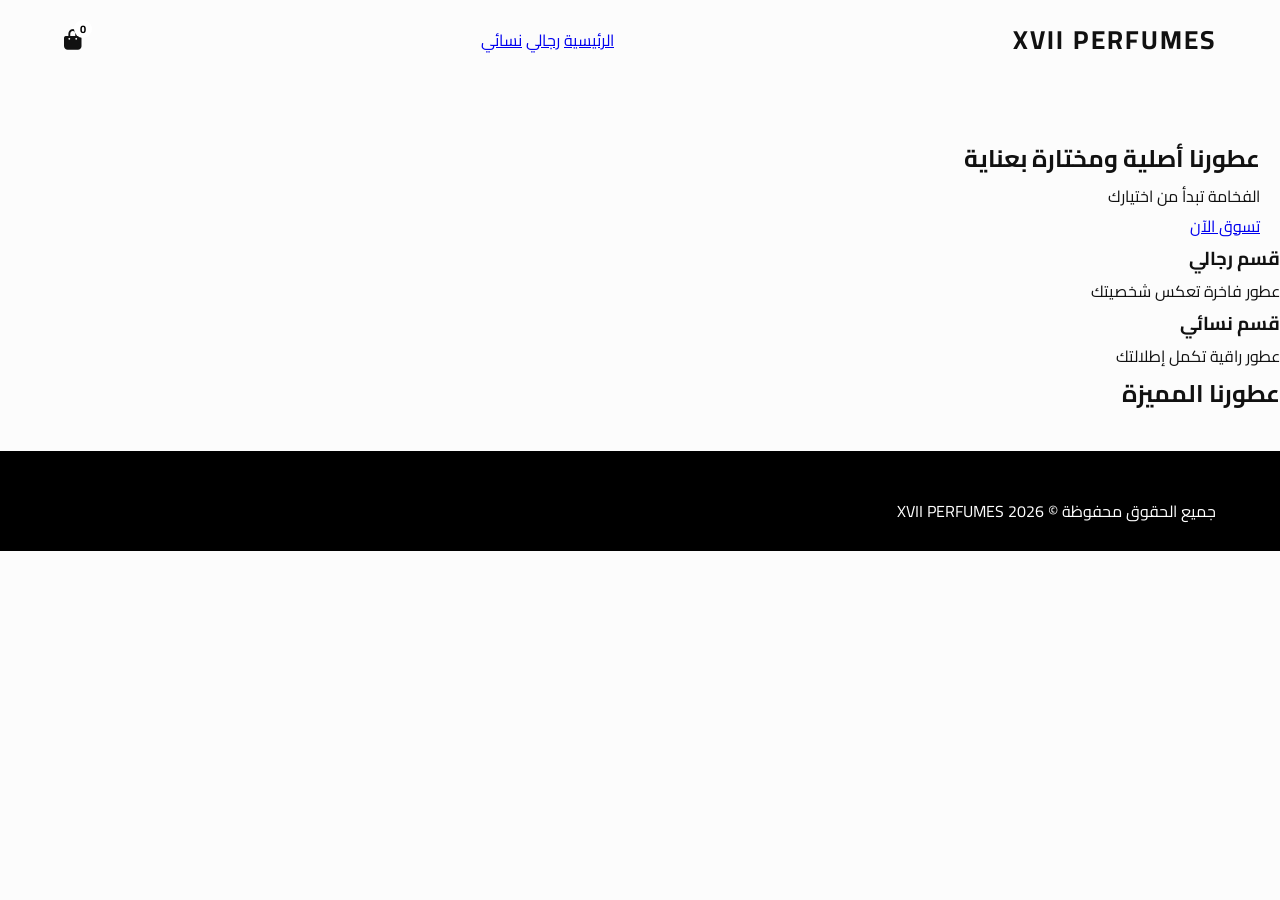
==== commit 4daa7c08: "Update index.html" ====
--- a/index.html
+++ b/index.html
@@ -3,130 +3,49 @@
 <head>
     <meta charset="UTF-8">
     <meta name="viewport" content="width=device-width, initial-scale=1.0">
-    <title>XVII PERFUMES</title>
+    <title>XVII PERFUMES | متجر عطور</title>
     <link rel="stylesheet" href="style.css">
     <link rel="stylesheet" href="https://cdnjs.cloudflare.com/ajax/libs/font-awesome/6.4.0/css/all.min.css">
 </head>
 <body>
 
-    <div class="hero-section">
-        <header>
-            <div class="header-right">
-                <div class="cart-icon" onclick="toggleCart()">
-                    <i class="fas fa-shopping-bag"></i>
-                    <span id="cart-count">0</span>
-                    <span class="cart-text">السلة</span>
-                </div>
-                <div class="search-trigger">
-                    <i class="fas fa-search"></i>
-                </div>
+    <header>
+        <div class="logo">XVII <span>PERFUMES</span></div>
+        <nav>
+            <a href="#main" class="active">الرئيسية</a>
+            <a href="#men">رجالي</a>
+            <a href="#women">نسائي</a>
+        </nav>
+        <div class="cart-icon" onclick="toggleCart()">
+            <i class="fas fa-shopping-bag"></i>
+            <span id="cart-count">0</span>
+        </div>
+    </header>
+
+    <section class="hero">
+        <div class="hero-content">
+            <h1>عطورنا أصلية ومختارة بعناية</h1>
+            <p>الفخامة تبدأ من اختيارك</p>
+            <a href="#products-section" class="btn">تسوق الآن</a>
+        </div>
+    </section>
+
+    <section class="categories-nav">
+        <div class="cat-card men-card" onclick="filterCategory('men')">
+            <h3>قسم رجالي</h3>
+            <p>عطور فاخرة تعكس شخصيتك</p>
+        </div>
+        <div class="cat-card women-card" onclick="filterCategory('women')">
+            <h3>قسم نسائي</h3>
+            <p>عطور راقية تكمل إطلالتك</p>
+        </div>
+    </section>
+
+    <main id="products-section">
+        <h2 class="section-title">عطورنا المميزة</h2>
+        <div class="products-grid" id="products-container">
             </div>
-            
-            <div class="logo">
-                XVII
-                <span class="sub-logo">PERFUMES</span>
-            </div>
-
-            <nav class="nav-links">
-                <a href="#" class="active">الرئيسية</a>
-                <a href="#">رجالي</a>
-                <a href="#">نسائي</a>
-                <a href="#">تواصل معنا</a>
-                <a href="#" class="lang-switch"><i class="fas fa-globe"></i> EN</a>
-            </nav>
-        </header>
-
-        <div class="hero-content">
-            <h1 class="main-title">XVII</h1>
-            <p class="hero-subtitle">عطورنا أصلية ومختارة بعناية</p>
-            <div class="gold-line">─ الفخامة تبدأ من اختيارك ─</div>
-            <button class="shop-now-btn">تسوق الآن</button>
-        </div>
-    </div>
-
-    <div class="main-container">
-        
-        <div class="promo-sections">
-            <div class="promo-box men-box">
-                <div class="promo-info">
-                    <h3>قسم رجالي</h3>
-                    <p>عطور فاخرة تعكس شخصيتك</p>
-                    <button class="promo-btn">تسوق الآن</button>
-                </div>
-                <div class="gender-icon"><i class="fas fa-mars"></i></div>
-            </div>
-            <div class="promo-box women-box">
-                <div class="promo-info">
-                    <h3>قسم نسائي</h3>
-                    <p>عطور راقية تكمل إطلالتك</p>
-                    <button class="promo-btn">تسوق الآن</button>
-                </div>
-                <div class="gender-icon"><i class="fas fa-venus"></i></div>
-            </div>
-        </div>
-
-        <div class="search-container">
-            <input type="text" id="search-input" placeholder="ابحث عن عطر...">
-            <button class="search-btn"><i class="fas fa-search"></i></button>
-        </div>
-
-        <div class="mobile-tabs">
-            <button class="tab-btn active" onclick="filterCategory('all', this)">الكل</button>
-            <button class="tab-btn" onclick="filterCategory('men', this)">رجالي</button>
-            <button class="tab-btn" onclick="filterCategory('women', this)">نسائي</button>
-            <button class="tab-btn" onclick="filterCategory('unisex', this)">مشترك</button>
-        </div>
-
-        <div class="section-divider">
-            <span>عطور رجالية</span>
-        </div>
-        <main>
-            <div class="products-grid" id="products-men-container">
-                </div>
-        </main>
-
-        <div class="section-divider">
-            <span>عطور نسائية</span>
-        </div>
-        <main style="padding-top: 0;">
-            <div class="products-grid" id="products-women-container">
-                </div>
-        </main>
-
-    </div>
-
-    <footer>
-        <div class="features-bar">
-            <div class="feature-item">
-                <i class="fas fa-shield-alt"></i>
-                <div>
-                    <h4>منتجات أصلية 100%</h4>
-                    <p>جودة مضمونة</p>
-                </div>
-            </div>
-            <div class="feature-item">
-                <i class="fas fa-truck"></i>
-                <div>
-                    <h4>توصيل سريع وآمن</h4>
-                    <p>لكافة المدن</p>
-                </div>
-            </div>
-            <div class="feature-item">
-                <i class="fas fa-hand-holding-usd"></i>
-                <div>
-                    <h4>دفع عند الاستلام</h4>
-                    <p>أمان وراحة</p>
-                </div>
-            </div>
-        </div>
-        <div class="footer-bottom">
-            <div class="social-icons">
-                <a href="#"><i class="fab fa-instagram"></i></a>
-                <a href="#"><i class="fab fa-whatsapp"></i></a>
-            </div>
-            <p>جميع الحقوق محفوظة © XVII PERFUMES 2026</p>
-        </div>
-    </footer>
+    </main>
 
     <div class="cart-sidebar" id="cartSidebar">
         <div class="cart-header">
@@ -135,27 +54,26 @@
         </div>
         
         <div class="cart-items" id="cart-items-container">
-            <div class="empty-cart-state">
-                <i class="fas fa-shopping-basket"></i>
-                <p>سلة مشترياتك فارغة</p>
-                <span>أضف منتجاتك المفضلة الآن</span>
-            </div>
+            <p class="empty-msg">سلة مشترياتك فارغة</p>
         </div>
 
         <div class="cart-footer">
             <div class="total-price">المجموع: <span id="cart-total">0</span> د.ل</div>
-            <div class="checkout-form">
-                <h4>إتمام الطلب</h4>
-                <input type="text" id="customer-name" placeholder="الاسم الكامل" required>
-                <input type="tel" id="customer-phone" placeholder="رقم الهاتف" required>
-                <input type="text" id="customer-address" placeholder="رابط الموقع (Google Maps)" required>
-                <textarea id="customer-notes" placeholder="ملاحظات (اختياري)"></textarea>
-                <button class="whatsapp-btn" onclick="sendToWhatsApp()">
-                    <i class="fab fa-whatsapp"></i> إرسال الطلب عبر واتساب
-                </button>
-            </div>
+            <hr>
+            <h4>إتـمام الـطلب</h4>
+            <input type="text" id="customer-name" placeholder="الاسم الكامل" required>
+            <input type="tel" id="customer-phone" placeholder="رقم الهاتف" required>
+            <input type="text" id="customer-address" placeholder="رابط الموقع (Google Maps)" required>
+            <textarea id="customer-notes" placeholder="ملاحظات (اختياري)"></textarea>
+            <button class="whatsapp-btn" onclick="sendToWhatsApp()">
+                <i class="fab fa-whatsapp"></i> إرسال الطلب عبر واتساب
+            </button>
         </div>
     </div>
+
+    <footer>
+        <p>جميع الحقوق محفوظة © XVII PERFUMES 2026</p>
+    </footer>
 
     <script src="script.js"></script>
 </body>
--- a/style.css
+++ b/style.css
@@ -8,304 +8,395 @@
     -webkit-tap-highlight-color: transparent;
 }
 
-/* الخلفية العامة للموقع أصبحت بيضاء بناءً على طلبك */
 body {
-    background-color: #ffffff;
+    background-color: #fcfcfc;
     color: #111111;
-    padding-bottom: 40px;
-}
-
-/* الجزء العلوي (الهيدر ومنطقة النص الترحيبي) بالخلفية السوداء الفاخرة */
-.top-black-section {
-    background-color: #0b0b0b;
-    color: #ffffff;
-    padding-bottom: 20px;
-    border-bottom: 1px solid #1a1a1a;
+    overflow-x: hidden;
+}
+
+/* 1. البنر العلوي الداكن والفخم */
+.hero-section {
+    background-color: #050505;
+    background-image: linear-gradient(rgba(0,0,0,0.3), rgba(0,0,0,0.6)), url('https://images.unsplash.com/photo-1616949755610-8c9bbc08f138?w=1200');
+    background-size: cover;
+    background-position: center;
+    color: #ffffff;
+    padding-bottom: 70px;
+    text-align: center;
 }
 
 header {
     display: flex;
     justify-content: space-between;
     align-items: center;
-    padding: 20px 6% 10px 6%;
-    background-color: transparent;
-}
-
-.logo {
-    font-size: 28px;
-    font-weight: 700;
-    color: #c5a880; /* لون ذهبي فخم للعلامة التجارية */
-    letter-spacing: 3px;
+    padding: 25px 5%;
+    border-bottom: 1px solid rgba(255,255,255,0.08);
+}
+
+.header-right {
+    display: flex;
+    align-items: center;
+    gap: 25px;
 }
 
 .cart-icon {
+    display: flex;
+    align-items: center;
+    gap: 8px;
+    cursor: pointer;
     position: relative;
-    cursor: pointer;
-    background: #1c1c1c;
-    width: 45px;
-    height: 45px;
-    display: flex;
-    align-items: center;
-    justify-content: center;
-    border-radius: 12px;
-    border: 1px solid #2d2d2d;
-}
-
-.cart-icon i {
-    font-size: 18px;
-    color: #c5a880;
-}
+}
+
+.cart-icon i { font-size: 20px; }
+.cart-text { font-size: 14px; font-weight: 400; }
 
 #cart-count {
-    position: absolute;
-    top: -5px;
-    right: -5px;
     background-color: #ffffff;
     color: #000000;
+    font-size: 11px;
+    font-weight: bold;
     border-radius: 50%;
     width: 18px;
     height: 18px;
-    font-size: 11px;
-    font-weight: bold;
     display: flex;
     align-items: center;
     justify-content: center;
-}
-
-.hero-text {
+    position: absolute;
+    top: -10px;
+    right: -10px;
+}
+
+.search-trigger { cursor: pointer; font-size: 18px; color: #ffffff; }
+
+.logo {
+    font-size: 26px;
+    font-weight: 700;
+    letter-spacing: 2px;
     text-align: center;
-    color: #aaaaaa;
+    line-height: 1.1;
+}
+
+.sub-logo {
+    display: block;
+    font-size: 8px;
+    letter-spacing: 5px;
+    color: #c5a880;
+    margin-top: -2px;
+}
+
+.nav-links { display: flex; gap: 25px; }
+.nav-links a { color: #bbbbbb; text-decoration: none; font-size: 14px; transition: 0.2s; }
+.nav-links a.active, .nav-links a:hover { color: #ffffff; font-weight: 600; }
+
+.hero-content { margin-top: 55px; padding: 0 20px; }
+.main-title { font-size: 75px; font-weight: 700; letter-spacing: 12px; line-height: 1; }
+.hero-subtitle { font-size: 18px; color: #eeeeee; margin: 15px 0 5px 0; font-weight: 300; }
+.gold-line { color: #c5a880; font-size: 13px; margin-bottom: 25px; letter-spacing: 1px; }
+
+.shop-now-btn {
+    background: transparent;
+    color: #ffffff;
+    border: 1px solid #ffffff;
+    padding: 10px 40px;
     font-size: 14px;
-    margin-top: 5px;
-    font-weight: 300;
-}
-
-/* أزرار الأقسام الدائرية (Tabs) - في الجزء الأبيض */
-.tabs-container {
-    display: flex;
-    justify-content: center;
+    font-weight: 600;
+    cursor: pointer;
+    transition: 0.3s ease;
+}
+.shop-now-btn:hover { background: #ffffff; color: #000000; }
+
+/* 2. منطقة المحتوى ذو الخلفية الفاتحة */
+.main-container {
+    max-width: 1240px;
+    margin: 0 auto;
+    padding: 35px 4%;
+}
+
+/* بنرات الأقسام الكبيرة المتجاورة */
+.promo-sections {
+    display: grid;
+    grid-template-columns: repeat(2, 1fr);
+    gap: 20px;
+    margin-bottom: 25px;
+}
+
+.promo-box {
+    border-radius: 6px;
+    padding: 25px 30px;
+    color: #ffffff;
+    display: flex;
+    justify-content: space-between;
+    align-items: center;
+    background-size: cover;
+    background-position: center;
+    height: 150px;
+}
+
+.men-box {
+    background-color: #161616;
+    background-image: linear-gradient(rgba(0,0,0,0.4), rgba(0,0,0,0.5)), url('https://images.unsplash.com/photo-1592945403244-b3fbafd7f539?w=500');
+}
+
+.women-box {
+    background-color: #fceded;
+    background-image: linear-gradient(rgba(255,255,255,0.1), rgba(255,255,255,0.1));
+    color: #111111;
+}
+
+.promo-info h3 { font-size: 20px; font-weight: 700; }
+.promo-info p { font-size: 12px; margin: 4px 0 15px 0; opacity: 0.8; }
+
+.promo-btn {
+    background: transparent;
+    padding: 6px 20px;
+    font-size: 12px;
+    font-weight: 600;
+    cursor: pointer;
+    border-radius: 4px;
+    transition: 0.2s;
+}
+.men-box .promo-btn { color: #ffffff; border: 1px solid #ffffff; }
+.women-box .promo-btn { color: #111111; border: 1px solid #111111; }
+
+.gender-icon { font-size: 40px; opacity: 0.15; }
+
+/* شريط البحث الممتد */
+.search-container {
+    display: flex;
+    margin-bottom: 25px;
+}
+
+.search-container input {
+    flex: 1;
+    padding: 12px 20px;
+    border: 1px solid #e2e2e2;
+    border-left: none;
+    background: #ffffff;
+    font-size: 14px;
+    outline: none;
+    border-radius: 0;
+}
+
+.search-btn {
+    background: #000000;
+    color: #ffffff;
+    border: none;
+    padding: 0 25px;
+    cursor: pointer;
+    font-size: 14px;
+}
+
+/* الأزرار الدائرية (Tabs) للموبايل */
+.mobile-tabs {
+    display: flex;
     gap: 10px;
-    padding: 25px 5% 15px 5%;
+    margin-bottom: 30px;
     overflow-x: auto;
+}
+.mobile-tabs::-webkit-scrollbar { display: none; }
+
+.tab-btn {
+    background: #ffffff;
+    color: #000000;
+    border: 1px solid #e0e0e0;
+    padding: 8px 25px;
+    border-radius: 20px;
+    font-weight: 600;
+    font-size: 14px;
+    cursor: pointer;
     white-space: nowrap;
-    background-color: #ffffff;
-}
-
-.tabs-container::-webkit-scrollbar {
-    display: none; /* إخفاء شريط التمرير المزعج على الهواتف */
-}
-
-/* الأزرار العلوية أصبحت فاتحة لكي تتناسب مع الخلفية البيضاء العامة */
-.tab-btn {
-    background: #f4f4f4;
-    color: #333333;
-    border: 1px solid #e0e0e0;
-    padding: 8px 24px;
-    border-radius: 20px;
-    font-size: 15px;
-    font-weight: 600;
-    cursor: pointer;
-    transition: 0.3s ease;
-}
-
-.tab-btn.active {
-    background: #000000;
-    color: #ffffff;
-    border-color: #000000;
-}
-
-/* شبكة المنتجات في الجزء الأبيض */
-main {
-    padding: 10px 4% 30px 4%;
-    background-color: #ffffff;
-}
-
+}
+.tab-btn.active { background: #000000; color: #ffffff; border-color: #000000; }
+
+/* الفواصل الأنيقة للأقسام */
+.section-divider {
+    text-align: center;
+    margin: 35px 0 25px 0;
+    position: relative;
+}
+.section-divider::before {
+    content: "";
+    position: absolute;
+    top: 50%;
+    left: 0;
+    right: 0;
+    height: 1px;
+    background: #e2e2e2;
+    z-index: 1;
+}
+.section-divider span {
+    background: #fcfcfc;
+    padding: 0 25px;
+    position: relative;
+    z-index: 2;
+    font-weight: 700;
+    font-size: 17px;
+    letter-spacing: 0.5px;
+}
+
+/* شبكة بطاقات عرض المنتجات */
+main { padding: 0 0 35px 0; }
 .products-grid {
     display: grid;
-    grid-template-columns: repeat(2, 1fr); /* عرض عنصرين بجانب بعض كالصورة */
-    gap: 15px;
-}
-
-@media (min-width: 768px) {
-    .products-grid {
-        grid-template-columns: repeat(4, 1fr); /* للشاشات الكبيرة */
-    }
-}
-
-/* بطاقة المنتج الفاخرة - تبرز فوق الخلفية البيضاء العامة بظلال خفيفة وراقية */
+    grid-template-columns: repeat(2, 1fr);
+    gap: 20px;
+}
+
 .product-card {
     background: #ffffff;
-    color: #000000;
-    border-radius: 18px;
-    overflow: hidden;
+    border: 1px solid #eeeeee;
+    text-align: center;
+    padding: 15px;
+    border-radius: 4px;
+    position: relative;
     display: flex;
     flex-direction: column;
-    position: relative;
-    border: 1px solid #eaeaea;
-    box-shadow: 0 4px 12px rgba(0,0,0,0.03);
-}
-
-.badge-best {
-    position: absolute;
-    top: 10px;
-    right: 10px;
-    background: #000000;
-    color: #ffffff;
+    justify-content: space-between;
+    transition: transform 0.2s, box-shadow 0.2s;
+}
+.product-card:hover { transform: translateY(-3px); box-shadow: 0 6px 15px rgba(0,0,0,0.05); }
+
+.stock-status {
     font-size: 11px;
-    padding: 3px 10px;
-    border-radius: 12px;
-    font-weight: bold;
-    z-index: 2;
-}
-
-/* حاوية الصورة رمادية فاتحة جداً لتطابق لقطة الشاشة تماماً */
-.img-container {
-    background: #f5f5f3;
-    width: 100%;
-    height: 180px;
-    display: flex;
-    align-items: center;
-    justify-content: center;
-    padding: 15px;
-}
-
-.product-img {
+    font-weight: 600;
+    margin-top: 5px;
+}
+.stock-status.available { color: #2ecc71; }
+.stock-status.out { color: #e74c3c; background: #fdf2f2; padding: 2px 8px; border-radius: 4px; display: inline-block; margin: 5px auto 0 auto; }
+
+.product-card img {
     max-width: 100%;
-    max-height: 100%;
+    height: 140px;
     object-fit: contain;
-}
-
-.product-info {
-    padding: 12px;
-    display: flex;
-    flex-direction: column;
-    flex-grow: 1;
-}
-
-.brand-name {
-    font-size: 11px;
-    color: #999999;
-    text-align: left;
-}
-
-.product-title {
-    font-size: 15px;
-    font-weight: 700;
-    margin: 4px 0;
-    text-align: left;
-    color: #111111;
-}
-
-.product-price {
-    color: #bfa175;
-    font-weight: bold;
-    font-size: 14px;
-    text-align: left;
-    margin-bottom: 12px;
-}
-
-/* زر أضف للسلة المودرن الأسود الممتد */
+    margin: 10px auto;
+}
+
+.product-brand { font-size: 11px; color: #888888; text-transform: uppercase; margin-bottom: 2px; }
+.product-card h3 { font-size: 14px; font-weight: 700; color: #111111; margin-bottom: 5px; }
+.product-card .price { color: #000000; font-weight: 700; font-size: 14px; margin-bottom: 12px; }
+
 .add-to-cart-btn {
     background: #000000;
     color: #ffffff;
     border: none;
-    padding: 11px;
-    border-radius: 12px;
-    font-size: 14px;
-    font-weight: 600;
+    width: 100%;
+    padding: 10px;
+    font-weight: bold;
+    font-size: 13px;
     cursor: pointer;
     display: flex;
     align-items: center;
     justify-content: center;
     gap: 8px;
-    width: 100%;
-    margin-top: auto;
-    transition: background 0.2s;
-}
-
-.add-to-cart-btn:active {
-    background: #333333;
-}
-
-/* سلة المشتريات الجانبية (تبقى داكنة لتوحي بالفخامة والأمان أثناء الدفع) */
+    border-radius: 2px;
+}
+.add-to-cart-btn.disabled { background: #e0e0e0; color: #999999; cursor: not-allowed; }
+
+/* 3. شريط التميز والفوتر */
+footer {
+    background: #000000;
+    color: #ffffff;
+    padding: 45px 5% 25px 5%;
+}
+
+.features-bar {
+    display: grid;
+    grid-template-columns: repeat(3, 1fr);
+    gap: 25px;
+    border-bottom: 1px solid #1a1a1a;
+    padding-bottom: 35px;
+    text-align: center;
+}
+
+.feature-item i { font-size: 24px; color: #c5a880; margin-bottom: 12px; }
+.feature-item h4 { font-size: 14px; font-weight: 700; margin-bottom: 3px; }
+.feature-item p { font-size: 11px; color: #999999; }
+
+.footer-bottom {
+    display: flex;
+    justify-content: space-between;
+    align-items: center;
+    padding-top: 25px;
+    font-size: 12px;
+    color: #777777;
+}
+.social-icons { display: flex; gap: 20px; }
+.social-icons a { color: #ffffff; font-size: 18px; opacity: 0.8; transition: 0.2s; }
+.social-icons a:hover { opacity: 1; color: #c5a880; }
+
+/* 4. القائمة والسلة الجانبية للمشتريات */
 .cart-sidebar {
     position: fixed;
     top: 0;
-    left: -100%;
+    right: -100%;
     width: 100%;
-    max-width: 400px;
+    max-width: 380px;
     height: 100%;
-    background-color: #0b0b0b;
-    box-shadow: 5px 0 25px rgba(0,0,0,0.6);
-    z-index: 2000;
-    transition: 0.4s cubic-bezier(0.25, 1, 0.5, 1);
+    background: #ffffff;
+    box-shadow: -5px 0 30px rgba(0,0,0,0.15);
+    z-index: 3000;
+    transition: 0.4s ease;
+    display: flex;
+    flex-direction: column;
+}
+.cart-sidebar.open { right: 0; }
+
+.cart-header {
+    background: #000000;
+    color: #ffffff;
     padding: 20px;
     display: flex;
-    flex-direction: column;
-    border-right: 1px solid #222222;
-}
-
-.cart-sidebar.open { left: 0; }
-
-.cart-header {
-    display: flex;
-    justify-content: space-between;
-    align-items: center;
-    border-bottom: 1px solid #222222;
-    padding-bottom: 15px;
-}
-.close-btn { cursor: pointer; font-size: 20px; color: #ffffff; }
-
-.cart-items {
-    flex: 1;
-    overflow-y: auto;
-    margin-top: 20px;
-}
+    justify-content: space-between;
+    align-items: center;
+}
+.close-btn { cursor: pointer; font-size: 20px; }
+
+.cart-items { flex: 1; overflow-y: auto; padding: 20px; }
+.empty-cart-state { text-align: center; margin-top: 50px; color: #aaaaaa; }
+.empty-cart-state i { font-size: 45px; margin-bottom: 15px; }
+
 .cart-item {
     display: flex;
     justify-content: space-between;
     align-items: center;
-    margin-bottom: 15px;
-    background: #141414;
-    padding: 12px;
-    border-radius: 12px;
-    border: 1px solid #222222;
-}
-.cart-item-info h4 { font-size: 14px; color: #ffffff; }
-.cart-item-info p { font-size: 12px; color: #aaaaaa; margin-top: 4px; }
+    padding: 15px 0;
+    border-bottom: 1px solid #eeeeee;
+}
+.cart-item-info h4 { font-size: 14px; color: #111111; font-weight: 600; }
+.cart-item-info p { font-size: 12px; color: #666666; }
 .remove-item { color: #ff4d4d; cursor: pointer; font-size: 14px; }
 
-.cart-footer { border-top: 1px solid #222222; padding-top: 15px; }
-.total-price { font-size: 16px; font-weight: bold; margin-bottom: 15px; color: #ffffff;}
-.cart-footer h4 { margin-bottom: 10px; font-size: 14px; color: #c5a880;}
-
-.cart-footer input, .cart-footer textarea {
+.cart-footer { background: #fafafa; border-top: 1px solid #eeeeee; padding: 20px; }
+.total-price { font-size: 16px; font-weight: 700; margin-bottom: 15px; display: flex; justify-content: space-between; color: #000000; }
+
+.checkout-form h4 { font-size: 14px; font-weight: 700; margin-bottom: 12px; border-bottom: 1px solid #e0e0e0; padding-bottom: 5px; }
+.checkout-form input, .checkout-form textarea {
     width: 100%;
-    padding: 10px;
-    background: #141414;
-    border: 1px solid #222222;
-    border-radius: 8px;
-    color: #ffffff;
+    padding: 11px;
+    border: 1px solid #cccccc;
+    background: #ffffff;
     margin-bottom: 10px;
     font-size: 13px;
-}
-.cart-footer input::placeholder, .cart-footer textarea::placeholder { color: #666666; }
-.cart-footer textarea { height: 60px; resize: none; }
+    outline: none;
+}
+.checkout-form textarea { height: 65px; resize: none; }
 
 .whatsapp-btn {
-    background-color: #25D366;
+    background: #25D366;
     color: #ffffff;
     border: none;
-    padding: 14px;
     width: 100%;
-    border-radius: 10px;
+    padding: 13px;
     font-weight: bold;
-    cursor: pointer;
-    font-size: 15px;
+    font-size: 14px;
+    cursor: pointer;
     display: flex;
     align-items: center;
     justify-content: center;
     gap: 8px;
-}
-
-
+    border-radius: 4px;
+}
+
+@media (min-width: 768px) {
+    .products-grid { grid-template-columns: repeat(4, 1fr); }
+}
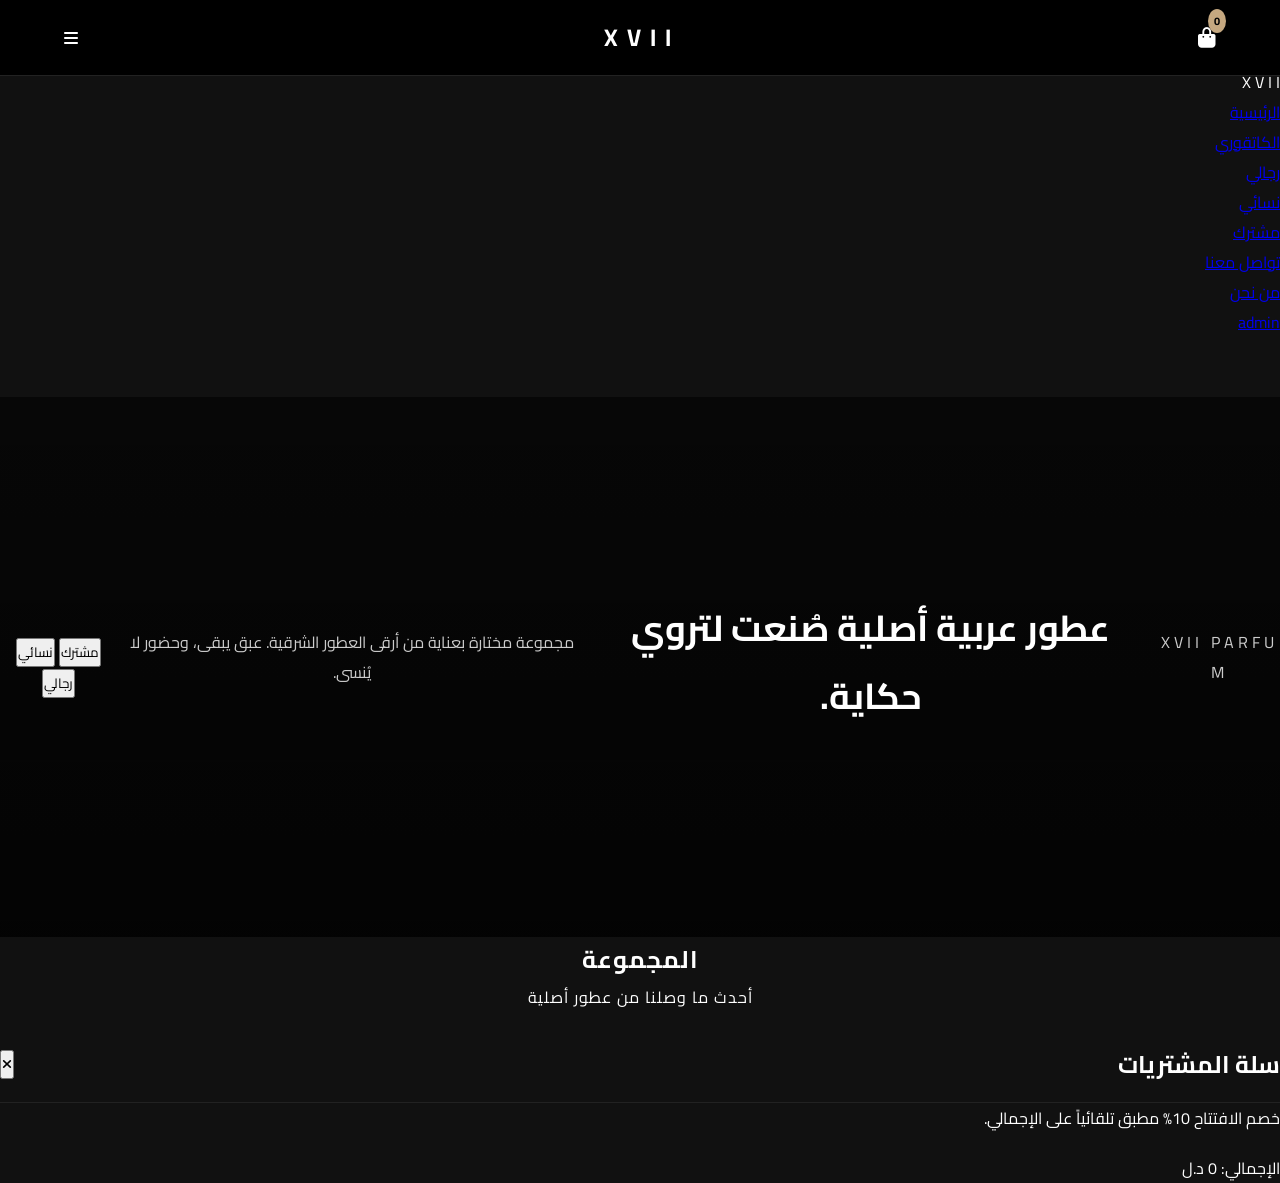
==== commit 16395c90: "Update title and restructure HTML layout" ====
--- a/index.html
+++ b/index.html
@@ -3,77 +3,102 @@
 <head>
     <meta charset="UTF-8">
     <meta name="viewport" content="width=device-width, initial-scale=1.0">
-    <title>XVII PERFUMES | متجر عطور</title>
+    <title>XVII PARFUM</title>
     <link rel="stylesheet" href="style.css">
+    <link href="https://fonts.googleapis.com/css2?family=Tajawal:wght@400;500;700&display=swap" rel="stylesheet">
     <link rel="stylesheet" href="https://cdnjs.cloudflare.com/ajax/libs/font-awesome/6.4.0/css/all.min.css">
 </head>
 <body>
-
+    <!-- Header -->
     <header>
-        <div class="logo">XVII <span>PERFUMES</span></div>
-        <nav>
-            <a href="#main" class="active">الرئيسية</a>
-            <a href="#men">رجالي</a>
-            <a href="#women">نسائي</a>
-        </nav>
         <div class="cart-icon" onclick="toggleCart()">
-            <i class="fas fa-shopping-bag"></i>
+            <i class="fa-solid fa-bag-shopping"></i>
             <span id="cart-count">0</span>
+        </div>
+        <div class="logo">X V I I</div>
+        <div class="menu-icon" onclick="toggleMenu()">
+            <i class="fa-solid fa-bars"></i>
         </div>
     </header>
 
+    <!-- Top Banner -->
+    <div class="top-banner">
+        خصم 10% بمناسبة الافتتاح — على جميع العطور ✨
+    </div>
+
+    <!-- Sidebar Menu -->
+    <div id="sidebar" class="sidebar">
+        <div class="close-btn" onclick="toggleMenu()"><i class="fa-solid fa-xmark"></i></div>
+        <div class="sidebar-logo">X V I I</div>
+        <ul class="menu-links">
+            <li><a href="#" onclick="toggleMenu()">الرئيسية</a></li>
+            <li class="dropdown">
+                <a href="#">الكاتقوري</a>
+                <ul class="submenu">
+                    <li><a href="#" onclick="filterCategory('رجالي')">رجالي</a></li>
+                    <li><a href="#" onclick="filterCategory('نسائي')">نسائي</a></li>
+                    <li><a href="#" onclick="filterCategory('مشترك')">مشترك</a></li>
+                </ul>
+            </li>
+            <li><a href="#">تواصل معنا</a></li>
+            <li><a href="#">من نحن</a></li>
+            <li><a href="admin.html">admin</a></li>
+        </ul>
+    </div>
+    <div id="overlay" class="overlay" onclick="toggleMenu()"></div>
+
+    <!-- Hero Section -->
     <section class="hero">
-        <div class="hero-content">
-            <h1>عطورنا أصلية ومختارة بعناية</h1>
-            <p>الفخامة تبدأ من اختيارك</p>
-            <a href="#products-section" class="btn">تسوق الآن</a>
+        <p class="subtitle">X V I I &nbsp; P A R F U M</p>
+        <h1>عطور <span>عربية</span> أصلية صُنعت لتروي حكاية.</h1>
+        <p class="desc">مجموعة مختارة بعناية من أرقى العطور الشرقية. عبق يبقى، وحضور لا يُنسى.</p>
+        <div class="categories-btn">
+            <button onclick="filterCategory('مشترك')">مشترك</button>
+            <button onclick="filterCategory('نسائي')">نسائي</button>
+            <button onclick="filterCategory('رجالي')" class="active">رجالي</button>
         </div>
     </section>
 
-    <section class="categories-nav">
-        <div class="cat-card men-card" onclick="filterCategory('men')">
-            <h3>قسم رجالي</h3>
-            <p>عطور فاخرة تعكس شخصيتك</p>
+    <!-- Products Section -->
+    <section class="products">
+        <div class="section-title">
+            <h2>المجموعة</h2>
+            <p>أحدث ما وصلنا من عطور أصلية</p>
         </div>
-        <div class="cat-card women-card" onclick="filterCategory('women')">
-            <h3>قسم نسائي</h3>
-            <p>عطور راقية تكمل إطلالتك</p>
+        <div class="product-grid" id="product-grid">
+            <!-- المنتجات ستظهر هنا عبر الجافاسكربت -->
         </div>
     </section>
 
-    <main id="products-section">
-        <h2 class="section-title">عطورنا المميزة</h2>
-        <div class="products-grid" id="products-container">
+    <!-- Cart Modal -->
+    <div id="cart-modal" class="cart-modal">
+        <div class="cart-content">
+            <div class="cart-header">
+                <h2>سلة المشتريات</h2>
+                <button class="close-cart" onclick="toggleCart()"><i class="fa-solid fa-xmark"></i></button>
             </div>
-    </main>
+            <p class="cart-discount-note">خصم الافتتاح 10% مطبق تلقائياً على الإجمالي.</p>
+            
+            <div id="cart-items" class="cart-items">
+                <!-- عناصر السلة -->
+            </div>
+            
+            <div class="cart-total">
+                الإجمالي: <span id="total-price">0</span> د.ل
+            </div>
 
-    <div class="cart-sidebar" id="cartSidebar">
-        <div class="cart-header">
-            <h3>سلة مشترياتك</h3>
-            <i class="fas fa-times close-btn" onclick="toggleCart()"></i>
-        </div>
-        
-        <div class="cart-items" id="cart-items-container">
-            <p class="empty-msg">سلة مشترياتك فارغة</p>
-        </div>
-
-        <div class="cart-footer">
-            <div class="total-price">المجموع: <span id="cart-total">0</span> د.ل</div>
-            <hr>
-            <h4>إتـمام الـطلب</h4>
-            <input type="text" id="customer-name" placeholder="الاسم الكامل" required>
-            <input type="tel" id="customer-phone" placeholder="رقم الهاتف" required>
-            <input type="text" id="customer-address" placeholder="رابط الموقع (Google Maps)" required>
-            <textarea id="customer-notes" placeholder="ملاحظات (اختياري)"></textarea>
-            <button class="whatsapp-btn" onclick="sendToWhatsApp()">
-                <i class="fab fa-whatsapp"></i> إرسال الطلب عبر واتساب
-            </button>
+            <!-- Checkout Form -->
+            <div class="checkout-form" id="checkout-form" style="display: none;">
+                <h3>معلومات الطلب</h3>
+                <input type="text" id="cust-name" placeholder="الاسم بالكامل" required>
+                <input type="tel" id="cust-phone" placeholder="رقم الهاتف" required>
+                <input type="text" id="cust-address" placeholder="العنوان" required>
+                <textarea id="cust-notes" placeholder="ملاحظات أخرى (اختياري)"></textarea>
+                <button class="submit-order" onclick="submitOrder()">تأكيد الطلب</button>
+            </div>
+            <button id="checkout-btn" class="checkout-btn" onclick="showCheckoutForm()" style="display: none;">إتمام الطلب</button>
         </div>
     </div>
-
-    <footer>
-        <p>جميع الحقوق محفوظة © XVII PERFUMES 2026</p>
-    </footer>
 
     <script src="script.js"></script>
 </body>
--- a/style.css
+++ b/style.css
@@ -5,398 +5,211 @@
     margin: 0;
     padding: 0;
     font-family: 'Cairo', sans-serif;
-    -webkit-tap-highlight-color: transparent;
+    scroll-behavior: smooth;
 }
 
 body {
-    background-color: #fcfcfc;
-    color: #111111;
-    overflow-x: hidden;
-}
-
-/* 1. البنر العلوي الداكن والفخم */
-.hero-section {
-    background-color: #050505;
-    background-image: linear-gradient(rgba(0,0,0,0.3), rgba(0,0,0,0.6)), url('https://images.unsplash.com/photo-1616949755610-8c9bbc08f138?w=1200');
-    background-size: cover;
-    background-position: center;
-    color: #ffffff;
-    padding-bottom: 70px;
-    text-align: center;
-}
-
+    background-color: #111;
+    color: #fff;
+}
+
+/* الهيدر */
 header {
+    background-color: #000;
+    padding: 15px 5%;
     display: flex;
     justify-content: space-between;
     align-items: center;
-    padding: 25px 5%;
-    border-bottom: 1px solid rgba(255,255,255,0.08);
-}
-
-.header-right {
-    display: flex;
-    align-items: center;
-    gap: 25px;
-}
+    position: fixed;
+    width: 100%;
+    top: 0;
+    z-index: 1000;
+    border-bottom: 1px solid #222;
+}
+
+.logo {
+    font-size: 24px;
+    font-weight: 700;
+    letter-spacing: 2px;
+}
+.logo span { font-weight: 300; font-size: 14px; color: #aaa; }
+
+nav a {
+    color: #aaa;
+    text-decoration: none;
+    margin: 0 15px;
+    transition: 0.3s;
+}
+nav a:hover, nav a.active { color: #fff; }
 
 .cart-icon {
-    display: flex;
-    align-items: center;
-    gap: 8px;
-    cursor: pointer;
     position: relative;
-}
-
-.cart-icon i { font-size: 20px; }
-.cart-text { font-size: 14px; font-weight: 400; }
-
+    cursor: pointer;
+    font-size: 20px;
+}
 #cart-count {
-    background-color: #ffffff;
-    color: #000000;
-    font-size: 11px;
-    font-weight: bold;
-    border-radius: 50%;
-    width: 18px;
-    height: 18px;
-    display: flex;
-    align-items: center;
-    justify-content: center;
     position: absolute;
     top: -10px;
     right: -10px;
-}
-
-.search-trigger { cursor: pointer; font-size: 18px; color: #ffffff; }
-
-.logo {
-    font-size: 26px;
-    font-weight: 700;
-    letter-spacing: 2px;
+    background-color: #c5a880; /* لون ذهبي خفيف للفخامة */
+    color: #000;
+    border-radius: 50%;
+    padding: 2px 6px;
+    font-size: 11px;
+    font-weight: bold;
+}
+
+/* البنر الرئيسي */
+.hero {
+    height: 60vh;
+    background: linear-gradient(rgba(0,0,0,0.6), rgba(0,0,0,0.8)), url('https://images.unsplash.com/photo-1616949755610-8c9bbc08f138?w=1200') no-repeat center center/cover;
+    display: flex;
+    justify-content: center;
+    align-items: center;
     text-align: center;
-    line-height: 1.1;
-}
-
-.sub-logo {
-    display: block;
-    font-size: 8px;
-    letter-spacing: 5px;
-    color: #c5a880;
-    margin-top: -2px;
-}
-
-.nav-links { display: flex; gap: 25px; }
-.nav-links a { color: #bbbbbb; text-decoration: none; font-size: 14px; transition: 0.2s; }
-.nav-links a.active, .nav-links a:hover { color: #ffffff; font-weight: 600; }
-
-.hero-content { margin-top: 55px; padding: 0 20px; }
-.main-title { font-size: 75px; font-weight: 700; letter-spacing: 12px; line-height: 1; }
-.hero-subtitle { font-size: 18px; color: #eeeeee; margin: 15px 0 5px 0; font-weight: 300; }
-.gold-line { color: #c5a880; font-size: 13px; margin-bottom: 25px; letter-spacing: 1px; }
-
-.shop-now-btn {
-    background: transparent;
-    color: #ffffff;
-    border: 1px solid #ffffff;
-    padding: 10px 40px;
-    font-size: 14px;
-    font-weight: 600;
-    cursor: pointer;
-    transition: 0.3s ease;
-}
-.shop-now-btn:hover { background: #ffffff; color: #000000; }
-
-/* 2. منطقة المحتوى ذو الخلفية الفاتحة */
-.main-container {
-    max-width: 1240px;
-    margin: 0 auto;
-    padding: 35px 4%;
-}
-
-/* بنرات الأقسام الكبيرة المتجاورة */
-.promo-sections {
-    display: grid;
-    grid-template-columns: repeat(2, 1fr);
+    margin-top: 60px;
+}
+.hero h1 { font-size: 36px; margin-bottom: 10px; }
+.hero p { color: #ccc; margin-bottom: 20px; }
+.btn {
+    display: inline-block;
+    padding: 10px 30px;
+    border: 1px solid #fff;
+    color: #fff;
+    text-decoration: none;
+    transition: 0.3s;
+}
+.btn:hover { background-color: #fff; color: #000; }
+
+/* الأقسام السريعة */
+.categories-nav {
+    display: flex;
     gap: 20px;
-    margin-bottom: 25px;
-}
-
-.promo-box {
-    border-radius: 6px;
-    padding: 25px 30px;
-    color: #ffffff;
-    display: flex;
-    justify-content: space-between;
-    align-items: center;
-    background-size: cover;
-    background-position: center;
-    height: 150px;
-}
-
-.men-box {
-    background-color: #161616;
-    background-image: linear-gradient(rgba(0,0,0,0.4), rgba(0,0,0,0.5)), url('https://images.unsplash.com/photo-1592945403244-b3fbafd7f539?w=500');
-}
-
-.women-box {
-    background-color: #fceded;
-    background-image: linear-gradient(rgba(255,255,255,0.1), rgba(255,255,255,0.1));
-    color: #111111;
-}
-
-.promo-info h3 { font-size: 20px; font-weight: 700; }
-.promo-info p { font-size: 12px; margin: 4px 0 15px 0; opacity: 0.8; }
-
-.promo-btn {
-    background: transparent;
-    padding: 6px 20px;
-    font-size: 12px;
-    font-weight: 600;
-    cursor: pointer;
-    border-radius: 4px;
-    transition: 0.2s;
-}
-.men-box .promo-btn { color: #ffffff; border: 1px solid #ffffff; }
-.women-box .promo-btn { color: #111111; border: 1px solid #111111; }
-
-.gender-icon { font-size: 40px; opacity: 0.15; }
-
-/* شريط البحث الممتد */
-.search-container {
-    display: flex;
-    margin-bottom: 25px;
-}
-
-.search-container input {
+    padding: 40px 5%;
+}
+.cat-card {
     flex: 1;
-    padding: 12px 20px;
-    border: 1px solid #e2e2e2;
-    border-left: none;
-    background: #ffffff;
-    font-size: 14px;
-    outline: none;
-    border-radius: 0;
-}
-
-.search-btn {
-    background: #000000;
-    color: #ffffff;
-    border: none;
-    padding: 0 25px;
-    cursor: pointer;
-    font-size: 14px;
-}
-
-/* الأزرار الدائرية (Tabs) للموبايل */
-.mobile-tabs {
-    display: flex;
-    gap: 10px;
-    margin-bottom: 30px;
-    overflow-x: auto;
-}
-.mobile-tabs::-webkit-scrollbar { display: none; }
-
-.tab-btn {
-    background: #ffffff;
-    color: #000000;
-    border: 1px solid #e0e0e0;
-    padding: 8px 25px;
-    border-radius: 20px;
-    font-weight: 600;
-    font-size: 14px;
-    cursor: pointer;
-    white-space: nowrap;
-}
-.tab-btn.active { background: #000000; color: #ffffff; border-color: #000000; }
-
-/* الفواصل الأنيقة للأقسام */
-.section-divider {
+    background: #1a1a1a;
+    padding: 30px;
     text-align: center;
-    margin: 35px 0 25px 0;
-    position: relative;
-}
-.section-divider::before {
-    content: "";
-    position: absolute;
-    top: 50%;
-    left: 0;
-    right: 0;
-    height: 1px;
-    background: #e2e2e2;
-    z-index: 1;
-}
-.section-divider span {
-    background: #fcfcfc;
-    padding: 0 25px;
-    position: relative;
-    z-index: 2;
-    font-weight: 700;
-    font-size: 17px;
-    letter-spacing: 0.5px;
-}
-
-/* شبكة بطاقات عرض المنتجات */
-main { padding: 0 0 35px 0; }
+    border: 1px solid #333;
+    cursor: pointer;
+    transition: 0.3s;
+}
+.cat-card:hover { border-color: #fff; }
+
+/* المنتجات */
+main { padding: 40px 5%; }
+.section-title { text-align: center; margin-bottom: 30px; font-weight: 400; letter-spacing: 1px;}
+
 .products-grid {
     display: grid;
-    grid-template-columns: repeat(2, 1fr);
-    gap: 20px;
+    grid-template-columns: repeat(auto-fill, minmax(220px, 1fr));
+    gap: 25px;
 }
 
 .product-card {
-    background: #ffffff;
-    border: 1px solid #eeeeee;
+    background-color: #161616;
+    border: 1px solid #222;
+    padding: 15px;
     text-align: center;
-    padding: 15px;
-    border-radius: 4px;
+    transition: 0.3s;
     position: relative;
-    display: flex;
-    flex-direction: column;
-    justify-content: space-between;
-    transition: transform 0.2s, box-shadow 0.2s;
-}
-.product-card:hover { transform: translateY(-3px); box-shadow: 0 6px 15px rgba(0,0,0,0.05); }
-
-.stock-status {
-    font-size: 11px;
-    font-weight: 600;
-    margin-top: 5px;
-}
-.stock-status.available { color: #2ecc71; }
-.stock-status.out { color: #e74c3c; background: #fdf2f2; padding: 2px 8px; border-radius: 4px; display: inline-block; margin: 5px auto 0 auto; }
-
-.product-card img {
-    max-width: 100%;
-    height: 140px;
-    object-fit: contain;
-    margin: 10px auto;
-}
-
-.product-brand { font-size: 11px; color: #888888; text-transform: uppercase; margin-bottom: 2px; }
-.product-card h3 { font-size: 14px; font-weight: 700; color: #111111; margin-bottom: 5px; }
-.product-card .price { color: #000000; font-weight: 700; font-size: 14px; margin-bottom: 12px; }
+}
+.product-card:hover { border-color: #444; }
+.product-img { width: 100%; height: 200px; object-fit: contain; margin-bottom: 15px; }
+.product-title { font-size: 16px; margin-bottom: 5px; color: #eee; }
+.product-price { color: #c5a880; font-weight: bold; margin-bottom: 10px; }
+
+.out-of-stock-tag {
+    color: #ff4d4d;
+    font-size: 12px;
+    margin-bottom: 10px;
+}
+.stock-tag {
+    color: #4da6ff;
+    font-size: 12px;
+    margin-bottom: 10px;
+}
 
 .add-to-cart-btn {
-    background: #000000;
-    color: #ffffff;
-    border: none;
-    width: 100%;
-    padding: 10px;
-    font-weight: bold;
-    font-size: 13px;
-    cursor: pointer;
-    display: flex;
-    align-items: center;
-    justify-content: center;
-    gap: 8px;
-    border-radius: 2px;
-}
-.add-to-cart-btn.disabled { background: #e0e0e0; color: #999999; cursor: not-allowed; }
-
-/* 3. شريط التميز والفوتر */
-footer {
-    background: #000000;
-    color: #ffffff;
-    padding: 45px 5% 25px 5%;
-}
-
-.features-bar {
-    display: grid;
-    grid-template-columns: repeat(3, 1fr);
-    gap: 25px;
-    border-bottom: 1px solid #1a1a1a;
-    padding-bottom: 35px;
-    text-align: center;
-}
-
-.feature-item i { font-size: 24px; color: #c5a880; margin-bottom: 12px; }
-.feature-item h4 { font-size: 14px; font-weight: 700; margin-bottom: 3px; }
-.feature-item p { font-size: 11px; color: #999999; }
-
-.footer-bottom {
-    display: flex;
-    justify-content: space-between;
-    align-items: center;
-    padding-top: 25px;
-    font-size: 12px;
-    color: #777777;
-}
-.social-icons { display: flex; gap: 20px; }
-.social-icons a { color: #ffffff; font-size: 18px; opacity: 0.8; transition: 0.2s; }
-.social-icons a:hover { opacity: 1; color: #c5a880; }
-
-/* 4. القائمة والسلة الجانبية للمشتريات */
+    background-color: #000;
+    color: #fff;
+    border: 1px solid #333;
+    padding: 8px 15px;
+    width: 100%;
+    cursor: pointer;
+    transition: 0.3s;
+}
+.add-to-cart-btn:hover { background-color: #fff; color: #000; }
+.add-to-cart-btn:disabled { background-color: #222; color: #555; cursor: not-allowed; border-color: #222;}
+
+/* سلة المشتريات الجانبية */
 .cart-sidebar {
     position: fixed;
     top: 0;
-    right: -100%;
-    width: 100%;
-    max-width: 380px;
+    left: -400px; /* مخفية في اليسار */
+    width: 380px;
     height: 100%;
-    background: #ffffff;
-    box-shadow: -5px 0 30px rgba(0,0,0,0.15);
-    z-index: 3000;
+    background-color: #0a0a0a;
+    box-shadow: 5px 0 15px rgba(0,0,0,0.5);
+    z-index: 2000;
     transition: 0.4s ease;
+    padding: 20px;
     display: flex;
     flex-direction: column;
 }
-.cart-sidebar.open { right: 0; }
+.cart-sidebar.open { left: 0; }
 
 .cart-header {
-    background: #000000;
-    color: #ffffff;
-    padding: 20px;
     display: flex;
     justify-content: space-between;
     align-items: center;
+    border-bottom: 1px solid #222;
+    padding-bottom: 15px;
 }
 .close-btn { cursor: pointer; font-size: 20px; }
 
-.cart-items { flex: 1; overflow-y: auto; padding: 20px; }
-.empty-cart-state { text-align: center; margin-top: 50px; color: #aaaaaa; }
-.empty-cart-state i { font-size: 45px; margin-bottom: 15px; }
-
+.cart-items {
+    flex: 1;
+    overflow-y: auto;
+    margin-top: 20px;
+}
 .cart-item {
     display: flex;
     justify-content: space-between;
     align-items: center;
-    padding: 15px 0;
-    border-bottom: 1px solid #eeeeee;
-}
-.cart-item-info h4 { font-size: 14px; color: #111111; font-weight: 600; }
-.cart-item-info p { font-size: 12px; color: #666666; }
-.remove-item { color: #ff4d4d; cursor: pointer; font-size: 14px; }
-
-.cart-footer { background: #fafafa; border-top: 1px solid #eeeeee; padding: 20px; }
-.total-price { font-size: 16px; font-weight: 700; margin-bottom: 15px; display: flex; justify-content: space-between; color: #000000; }
-
-.checkout-form h4 { font-size: 14px; font-weight: 700; margin-bottom: 12px; border-bottom: 1px solid #e0e0e0; padding-bottom: 5px; }
-.checkout-form input, .checkout-form textarea {
-    width: 100%;
-    padding: 11px;
-    border: 1px solid #cccccc;
-    background: #ffffff;
+    margin-bottom: 15px;
+    background: #111;
+    padding: 10px;
+    border: 1px solid #222;
+}
+.cart-item-info h4 { font-size: 14px; }
+.remove-item { color: #ff4d4d; cursor: pointer; font-size: 12px; }
+
+.cart-footer { border-top: 1px solid #222; padding-top: 15px; }
+.cart-footer input, .cart-footer textarea {
+    width: 100%;
+    padding: 8px;
+    background: #111;
+    border: 1px solid #333;
+    color: #fff;
     margin-bottom: 10px;
-    font-size: 13px;
-    outline: none;
-}
-.checkout-form textarea { height: 65px; resize: none; }
-
+}
 .whatsapp-btn {
-    background: #25D366;
-    color: #ffffff;
+    background-color: #25D366;
+    color: #fff;
     border: none;
-    width: 100%;
-    padding: 13px;
+    padding: 12px;
+    width: 100%;
     font-weight: bold;
-    font-size: 14px;
-    cursor: pointer;
-    display: flex;
-    align-items: center;
-    justify-content: center;
-    gap: 8px;
-    border-radius: 4px;
-}
-
-@media (min-width: 768px) {
-    .products-grid { grid-template-columns: repeat(4, 1fr); }
-}
+    cursor: pointer;
+    font-size: 15px;
+}
+
+footer { text-align: center; padding: 20px; background: #000; border-top: 1px solid #222; margin-top: 40px; color: #555; font-size: 12px;}
+
+@media (max-width: 450px) {
+    .cart-sidebar { width: 100%; left: -100%; }
+    .categories-nav { flex-direction: column; }
+}
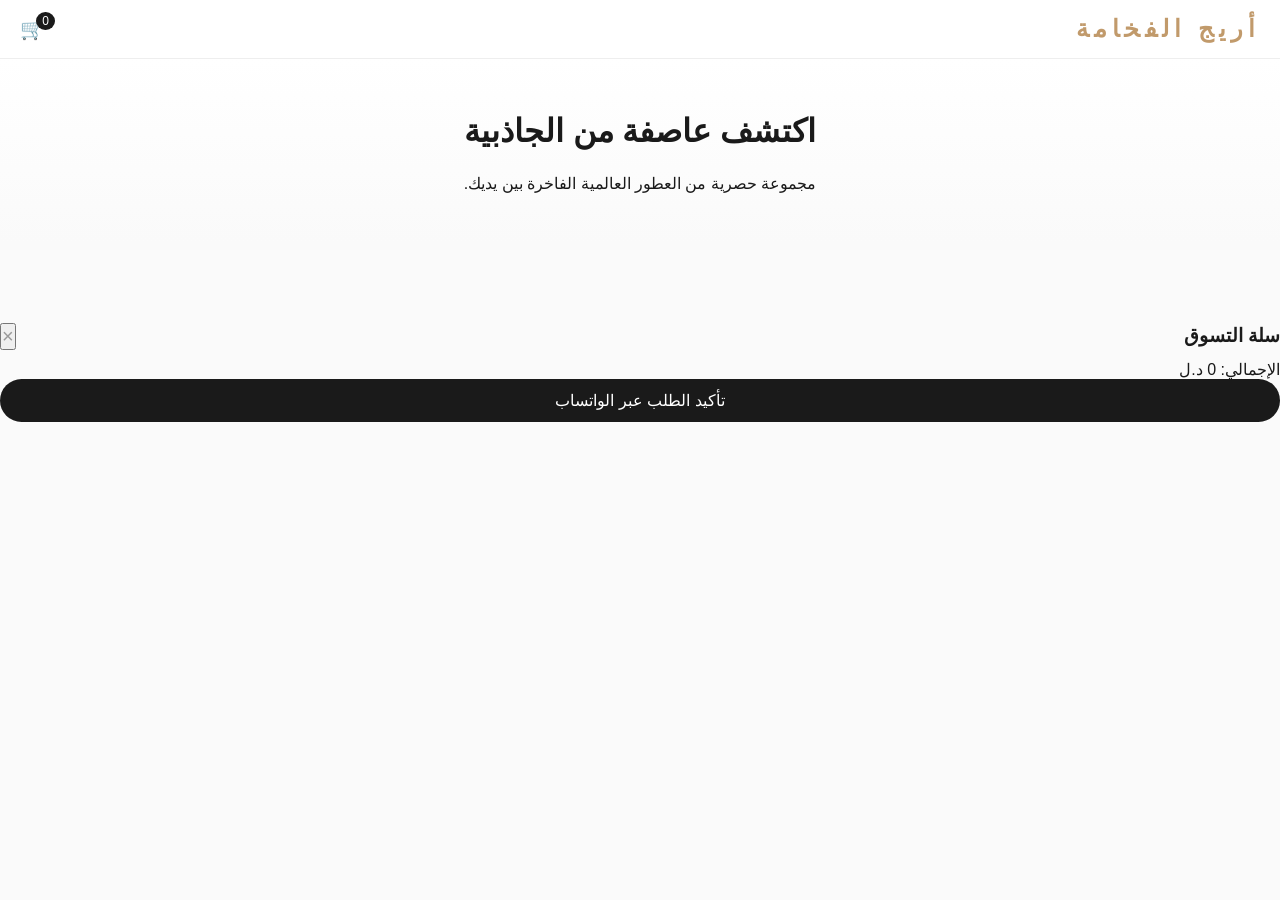
==== commit eff93df7: "Update index.html for Arabic localization" ====
--- a/index.html
+++ b/index.html
@@ -3,100 +3,42 @@
 <head>
     <meta charset="UTF-8">
     <meta name="viewport" content="width=device-width, initial-scale=1.0">
-    <title>XVII PARFUM</title>
+    <title>متجر العطور الفاخرة</title>
     <link rel="stylesheet" href="style.css">
-    <link href="https://fonts.googleapis.com/css2?family=Tajawal:wght@400;500;700&display=swap" rel="stylesheet">
-    <link rel="stylesheet" href="https://cdnjs.cloudflare.com/ajax/libs/font-awesome/6.4.0/css/all.min.css">
 </head>
 <body>
-    <!-- Header -->
+    
+    <!-- شريط التنقل العلوي -->
     <header>
+        <div class="logo">أريج الفخامة</div>
         <div class="cart-icon" onclick="toggleCart()">
-            <i class="fa-solid fa-bag-shopping"></i>
-            <span id="cart-count">0</span>
-        </div>
-        <div class="logo">X V I I</div>
-        <div class="menu-icon" onclick="toggleMenu()">
-            <i class="fa-solid fa-bars"></i>
+            🛒 <span id="cart-count">0</span>
         </div>
     </header>
 
-    <!-- Top Banner -->
-    <div class="top-banner">
-        خصم 10% بمناسبة الافتتاح — على جميع العطور ✨
-    </div>
+    <!-- القسم الرئيسي -->
+    <main>
+        <section class="hero">
+            <h1>اكتشف عاصفة من الجاذبية</h1>
+            <p>مجموعة حصرية من العطور العالمية الفاخرة بين يديك.</p>
+        </section>
 
-    <!-- Sidebar Menu -->
-    <div id="sidebar" class="sidebar">
-        <div class="close-btn" onclick="toggleMenu()"><i class="fa-solid fa-xmark"></i></div>
-        <div class="sidebar-logo">X V I I</div>
-        <ul class="menu-links">
-            <li><a href="#" onclick="toggleMenu()">الرئيسية</a></li>
-            <li class="dropdown">
-                <a href="#">الكاتقوري</a>
-                <ul class="submenu">
-                    <li><a href="#" onclick="filterCategory('رجالي')">رجالي</a></li>
-                    <li><a href="#" onclick="filterCategory('نسائي')">نسائي</a></li>
-                    <li><a href="#" onclick="filterCategory('مشترك')">مشترك</a></li>
-                </ul>
-            </li>
-            <li><a href="#">تواصل معنا</a></li>
-            <li><a href="#">من نحن</a></li>
-            <li><a href="admin.html">admin</a></li>
-        </ul>
-    </div>
-    <div id="overlay" class="overlay" onclick="toggleMenu()"></div>
+        <!-- حاوية عرض المنتجات -->
+        <section class="products" id="products-container">
+            <!-- المنتجات سيتم تحميلها ديناميكياً بواسطة الجافا سكريبت -->
+        </section>
+    </main>
 
-    <!-- Hero Section -->
-    <section class="hero">
-        <p class="subtitle">X V I I &nbsp; P A R F U M</p>
-        <h1>عطور <span>عربية</span> أصلية صُنعت لتروي حكاية.</h1>
-        <p class="desc">مجموعة مختارة بعناية من أرقى العطور الشرقية. عبق يبقى، وحضور لا يُنسى.</p>
-        <div class="categories-btn">
-            <button onclick="filterCategory('مشترك')">مشترك</button>
-            <button onclick="filterCategory('نسائي')">نسائي</button>
-            <button onclick="filterCategory('رجالي')" class="active">رجالي</button>
+    <!-- سلة التسوق الجانبية -->
+    <div class="cart-sidebar" id="cartSidebar">
+        <div class="cart-header">
+            <h3>سلة التسوق</h3>
+            <button class="close-btn" onclick="toggleCart()">×</button>
         </div>
-    </section>
-
-    <!-- Products Section -->
-    <section class="products">
-        <div class="section-title">
-            <h2>المجموعة</h2>
-            <p>أحدث ما وصلنا من عطور أصلية</p>
-        </div>
-        <div class="product-grid" id="product-grid">
-            <!-- المنتجات ستظهر هنا عبر الجافاسكربت -->
-        </div>
-    </section>
-
-    <!-- Cart Modal -->
-    <div id="cart-modal" class="cart-modal">
-        <div class="cart-content">
-            <div class="cart-header">
-                <h2>سلة المشتريات</h2>
-                <button class="close-cart" onclick="toggleCart()"><i class="fa-solid fa-xmark"></i></button>
-            </div>
-            <p class="cart-discount-note">خصم الافتتاح 10% مطبق تلقائياً على الإجمالي.</p>
-            
-            <div id="cart-items" class="cart-items">
-                <!-- عناصر السلة -->
-            </div>
-            
-            <div class="cart-total">
-                الإجمالي: <span id="total-price">0</span> د.ل
-            </div>
-
-            <!-- Checkout Form -->
-            <div class="checkout-form" id="checkout-form" style="display: none;">
-                <h3>معلومات الطلب</h3>
-                <input type="text" id="cust-name" placeholder="الاسم بالكامل" required>
-                <input type="tel" id="cust-phone" placeholder="رقم الهاتف" required>
-                <input type="text" id="cust-address" placeholder="العنوان" required>
-                <textarea id="cust-notes" placeholder="ملاحظات أخرى (اختياري)"></textarea>
-                <button class="submit-order" onclick="submitOrder()">تأكيد الطلب</button>
-            </div>
-            <button id="checkout-btn" class="checkout-btn" onclick="showCheckoutForm()" style="display: none;">إتمام الطلب</button>
+        <div class="cart-items" id="cartItems"></div>
+        <div class="cart-footer">
+            <p>الإجمالي: <span id="cart-total">0</span> د.ل</p>
+            <button class="checkout-btn" onclick="checkoutWhatsApp()">تأكيد الطلب عبر الواتساب</button>
         </div>
     </div>
 
--- a/style.css
+++ b/style.css
@@ -1,215 +1,389 @@
-@import url('https://fonts.googleapis.com/css2?family=Cairo:wght@300;400;600;700&display=swap');
 
 * {
-    box-sizing: border-box;
     margin: 0;
     padding: 0;
-    font-family: 'Cairo', sans-serif;
-    scroll-behavior: smooth;
+    box-sizing: border-box;
+    font-family: 'Tajawal', sans-serif;
 }
 
 body {
-    background-color: #111;
-    color: #fff;
-}
-
-/* الهيدر */
+    background-color: #fafafa;
+    color: #1a1a1a;
+}
+
+/* Header */
 header {
-    background-color: #000;
-    padding: 15px 5%;
     display: flex;
     justify-content: space-between;
     align-items: center;
-    position: fixed;
-    width: 100%;
-    top: 0;
-    z-index: 1000;
-    border-bottom: 1px solid #222;
+    padding: 15px 20px;
+    background-color: #fff;
+    border-bottom: 1px solid #eee;
 }
 
 .logo {
     font-size: 24px;
-    font-weight: 700;
-    letter-spacing: 2px;
-}
-.logo span { font-weight: 300; font-size: 14px; color: #aaa; }
-
-nav a {
-    color: #aaa;
-    text-decoration: none;
-    margin: 0 15px;
-    transition: 0.3s;
-}
-nav a:hover, nav a.active { color: #fff; }
-
-.cart-icon {
+    letter-spacing: 5px;
+    color: #c19a6b;
+    font-weight: bold;
+}
+
+.cart-icon, .menu-icon {
+    font-size: 20px;
+    cursor: pointer;
     position: relative;
-    cursor: pointer;
-    font-size: 20px;
-}
+}
+
 #cart-count {
     position: absolute;
-    top: -10px;
+    top: -5px;
     right: -10px;
-    background-color: #c5a880; /* لون ذهبي خفيف للفخامة */
-    color: #000;
+    background-color: #1a1a1a;
+    color: #fff;
+    font-size: 12px;
+    padding: 2px 6px;
     border-radius: 50%;
-    padding: 2px 6px;
-    font-size: 11px;
-    font-weight: bold;
-}
-
-/* البنر الرئيسي */
-.hero {
-    height: 60vh;
-    background: linear-gradient(rgba(0,0,0,0.6), rgba(0,0,0,0.8)), url('https://images.unsplash.com/photo-1616949755610-8c9bbc08f138?w=1200') no-repeat center center/cover;
-    display: flex;
-    justify-content: center;
-    align-items: center;
-    text-align: center;
-    margin-top: 60px;
-}
-.hero h1 { font-size: 36px; margin-bottom: 10px; }
-.hero p { color: #ccc; margin-bottom: 20px; }
-.btn {
-    display: inline-block;
-    padding: 10px 30px;
-    border: 1px solid #fff;
-    color: #fff;
-    text-decoration: none;
-    transition: 0.3s;
-}
-.btn:hover { background-color: #fff; color: #000; }
-
-/* الأقسام السريعة */
-.categories-nav {
-    display: flex;
-    gap: 20px;
-    padding: 40px 5%;
-}
-.cat-card {
-    flex: 1;
-    background: #1a1a1a;
-    padding: 30px;
-    text-align: center;
-    border: 1px solid #333;
-    cursor: pointer;
-    transition: 0.3s;
-}
-.cat-card:hover { border-color: #fff; }
-
-/* المنتجات */
-main { padding: 40px 5%; }
-.section-title { text-align: center; margin-bottom: 30px; font-weight: 400; letter-spacing: 1px;}
-
-.products-grid {
-    display: grid;
-    grid-template-columns: repeat(auto-fill, minmax(220px, 1fr));
-    gap: 25px;
-}
-
-.product-card {
-    background-color: #161616;
-    border: 1px solid #222;
-    padding: 15px;
-    text-align: center;
-    transition: 0.3s;
-    position: relative;
-}
-.product-card:hover { border-color: #444; }
-.product-img { width: 100%; height: 200px; object-fit: contain; margin-bottom: 15px; }
-.product-title { font-size: 16px; margin-bottom: 5px; color: #eee; }
-.product-price { color: #c5a880; font-weight: bold; margin-bottom: 10px; }
-
-.out-of-stock-tag {
-    color: #ff4d4d;
-    font-size: 12px;
-    margin-bottom: 10px;
-}
-.stock-tag {
-    color: #4da6ff;
-    font-size: 12px;
-    margin-bottom: 10px;
-}
-
-.add-to-cart-btn {
-    background-color: #000;
-    color: #fff;
-    border: 1px solid #333;
-    padding: 8px 15px;
-    width: 100%;
-    cursor: pointer;
-    transition: 0.3s;
-}
-.add-to-cart-btn:hover { background-color: #fff; color: #000; }
-.add-to-cart-btn:disabled { background-color: #222; color: #555; cursor: not-allowed; border-color: #222;}
-
-/* سلة المشتريات الجانبية */
-.cart-sidebar {
+}
+
+.top-banner {
+    background-color: #c19a6b;
+    color: #fff;
+    text-align: center;
+    padding: 10px;
+    font-size: 14px;
+}
+
+/* Sidebar */
+.sidebar {
     position: fixed;
     top: 0;
-    left: -400px; /* مخفية في اليسار */
-    width: 380px;
+    right: -300px;
+    width: 280px;
     height: 100%;
-    background-color: #0a0a0a;
-    box-shadow: 5px 0 15px rgba(0,0,0,0.5);
-    z-index: 2000;
-    transition: 0.4s ease;
+    background-color: #fff;
+    box-shadow: -2px 0 5px rgba(0,0,0,0.1);
+    transition: 0.3s;
+    z-index: 1000;
     padding: 20px;
+}
+
+.sidebar.active {
+    right: 0;
+}
+
+.close-btn {
+    text-align: left;
+    font-size: 20px;
+    cursor: pointer;
+    color: #999;
+}
+
+.sidebar-logo {
+    text-align: center;
+    font-size: 28px;
+    letter-spacing: 4px;
+    margin-bottom: 40px;
+}
+
+.menu-links {
+    list-style: none;
+}
+
+.menu-links li {
+    margin-bottom: 20px;
+}
+
+.menu-links a {
+    text-decoration: none;
+    color: #333;
+    font-size: 18px;
+    display: block;
+}
+
+.submenu {
+    list-style: none;
+    padding-right: 20px;
+    margin-top: 10px;
+}
+
+.submenu li {
+    margin-bottom: 10px;
+}
+
+.submenu a {
+    font-size: 16px;
+    color: #666;
+}
+
+.overlay {
+    position: fixed;
+    top: 0;
+    left: 0;
+    width: 100%;
+    height: 100%;
+    background: rgba(0,0,0,0.5);
+    display: none;
+    z-index: 999;
+}
+
+/* Hero Section */
+.hero {
+    text-align: center;
+    padding: 50px 20px;
+    background: linear-gradient(to bottom, #fff, #fafafa);
+}
+
+.subtitle {
+    font-size: 12px;
+    letter-spacing: 2px;
+    color: #888;
+    margin-bottom: 15px;
+}
+
+.hero h1 {
+    font-size: 32px;
+    line-height: 1.4;
+    margin-bottom: 20px;
+}
+
+.hero h1 span {
+    color: #c19a6b;
+}
+
+.desc {
+    color: #666;
+    font-size: 16px;
+    margin-bottom: 30px;
+}
+
+.categories-btn button {
+    background: transparent;
+    border: 1px solid #333;
+    padding: 10px 20px;
+    border-radius: 25px;
+    margin: 0 5px;
+    cursor: pointer;
+    font-family: inherit;
+    transition: 0.3s;
+}
+
+.categories-btn button.active, .categories-btn button:hover {
+    background: #1a1a1a;
+    color: #fff;
+}
+
+/* Products */
+.products {
+    padding: 40px 20px;
+}
+
+.section-title {
+    text-align: center;
+    margin-bottom: 30px;
+}
+
+.section-title h2 {
+    font-size: 24px;
+}
+
+.section-title p {
+    color: #888;
+    font-size: 14px;
+}
+
+.product-grid {
+    display: grid;
+    grid-template-columns: repeat(auto-fill, minmax(150px, 1fr));
+    gap: 15px;
+}
+
+.product-card {
+    background: #fff;
+    border-radius: 15px;
+    padding: 15px;
+    text-align: center;
+    box-shadow: 0 2px 10px rgba(0,0,0,0.05);
+}
+
+.product-card img {
+    width: 100%;
+    height: 150px;
+    object-fit: contain;
+    margin-bottom: 15px;
+}
+
+.product-card h3 {
+    font-size: 16px;
+    margin-bottom: 10px;
+}
+
+.product-price {
+    color: #c19a6b;
+    font-weight: bold;
+    font-size: 18px;
+    margin-bottom: 15px;
+}
+
+.add-to-cart {
+    background: #1a1a1a;
+    color: #fff;
+    border: none;
+    padding: 8px 15px;
+    border-radius: 20px;
+    cursor: pointer;
+    width: 100%;
+    font-family: inherit;
+}
+
+/* Cart Modal */
+.cart-modal {
+    position: fixed;
+    top: 0;
+    left: 0;
+    width: 100%;
+    height: 100%;
+    background: rgba(0,0,0,0.5);
+    display: none;
+    justify-content: center;
+    align-items: center;
+    z-index: 1001;
+}
+
+.cart-content {
+    background: #fff;
+    width: 90%;
+    max-width: 400px;
+    border-radius: 15px;
+    padding: 20px;
+    max-height: 90vh;
+    overflow-y: auto;
+}
+
+.cart-header {
+    display: flex;
+    justify-content: space-between;
+    align-items: center;
+    margin-bottom: 10px;
+}
+
+.close-cart {
+    background: transparent;
+    border: none;
+    font-size: 20px;
+    cursor: pointer;
+}
+
+.cart-discount-note {
+    font-size: 12px;
+    color: #888;
+    margin-bottom: 20px;
+    text-align: center;
+}
+
+.cart-item {
+    display: flex;
+    justify-content: space-between;
+    margin-bottom: 15px;
+    border-bottom: 1px solid #eee;
+    padding-bottom: 10px;
+}
+
+.cart-total {
+    font-weight: bold;
+    font-size: 18px;
+    text-align: left;
+    margin: 20px 0;
+}
+
+.checkout-btn, .submit-order {
+    background: #1a1a1a;
+    color: #fff;
+    border: none;
+    padding: 12px;
+    width: 100%;
+    border-radius: 25px;
+    cursor: pointer;
+    font-family: inherit;
+    font-size: 16px;
+}
+
+.checkout-form input, .checkout-form textarea {
+    width: 100%;
+    padding: 10px;
+    margin-bottom: 10px;
+    border: 1px solid #ddd;
+    border-radius: 8px;
+    font-family: inherit;
+}
+
+/* Admin */
+.admin-body {
     display: flex;
     flex-direction: column;
-}
-.cart-sidebar.open { left: 0; }
-
-.cart-header {
+    align-items: center;
+    padding: 20px;
+}
+
+.admin-login, .admin-dashboard {
+    background: #fff;
+    padding: 30px;
+    border-radius: 15px;
+    box-shadow: 0 4px 15px rgba(0,0,0,0.05);
+    width: 100%;
+    max-width: 400px;
+    text-align: center;
+    margin-top: 40px;
+}
+
+.admin-login input {
+    width: 100%;
+    padding: 10px;
+    margin: 15px 0;
+    border: 1px solid #ddd;
+    border-radius: 8px;
+}
+
+.login-btn {
+    background: #1a1a1a;
+    color: #fff;
+    border: none;
+    padding: 10px 30px;
+    border-radius: 20px;
+    cursor: pointer;
+}
+
+.add-product-form input, .add-product-form select {
+    width: 100%;
+    padding: 10px;
+    margin-bottom: 10px;
+    border: 1px solid #ddd;
+    border-radius: 8px;
+}
+
+.add-product-form button {
+    background: #c19a6b;
+    color: #fff;
+    border: none;
+    padding: 10px;
+    width: 100%;
+    border-radius: 8px;
+    cursor: pointer;
+    margin-bottom: 20px;
+}
+
+.admin-product-item {
     display: flex;
     justify-content: space-between;
     align-items: center;
-    border-bottom: 1px solid #222;
-    padding-bottom: 15px;
-}
-.close-btn { cursor: pointer; font-size: 20px; }
-
-.cart-items {
-    flex: 1;
-    overflow-y: auto;
-    margin-top: 20px;
-}
-.cart-item {
-    display: flex;
-    justify-content: space-between;
-    align-items: center;
-    margin-bottom: 15px;
-    background: #111;
-    padding: 10px;
-    border: 1px solid #222;
-}
-.cart-item-info h4 { font-size: 14px; }
-.remove-item { color: #ff4d4d; cursor: pointer; font-size: 12px; }
-
-.cart-footer { border-top: 1px solid #222; padding-top: 15px; }
-.cart-footer input, .cart-footer textarea {
-    width: 100%;
-    padding: 8px;
-    background: #111;
-    border: 1px solid #333;
-    color: #fff;
-    margin-bottom: 10px;
-}
-.whatsapp-btn {
-    background-color: #25D366;
-    color: #fff;
-    border: none;
-    padding: 12px;
-    width: 100%;
-    font-weight: bold;
-    cursor: pointer;
-    font-size: 15px;
-}
-
-footer { text-align: center; padding: 20px; background: #000; border-top: 1px solid #222; margin-top: 40px; color: #555; font-size: 12px;}
-
-@media (max-width: 450px) {
-    .cart-sidebar { width: 100%; left: -100%; }
-    .categories-nav { flex-direction: column; }
-}
+    padding: 10px;
+    border-bottom: 1px solid #eee;
+}
+
+.delete-btn {
+    background: #ff4d4d;
+    color: #fff;
+    border: none;
+    padding: 5px 10px;
+    border-radius: 5px;
+    cursor: pointer;
+}
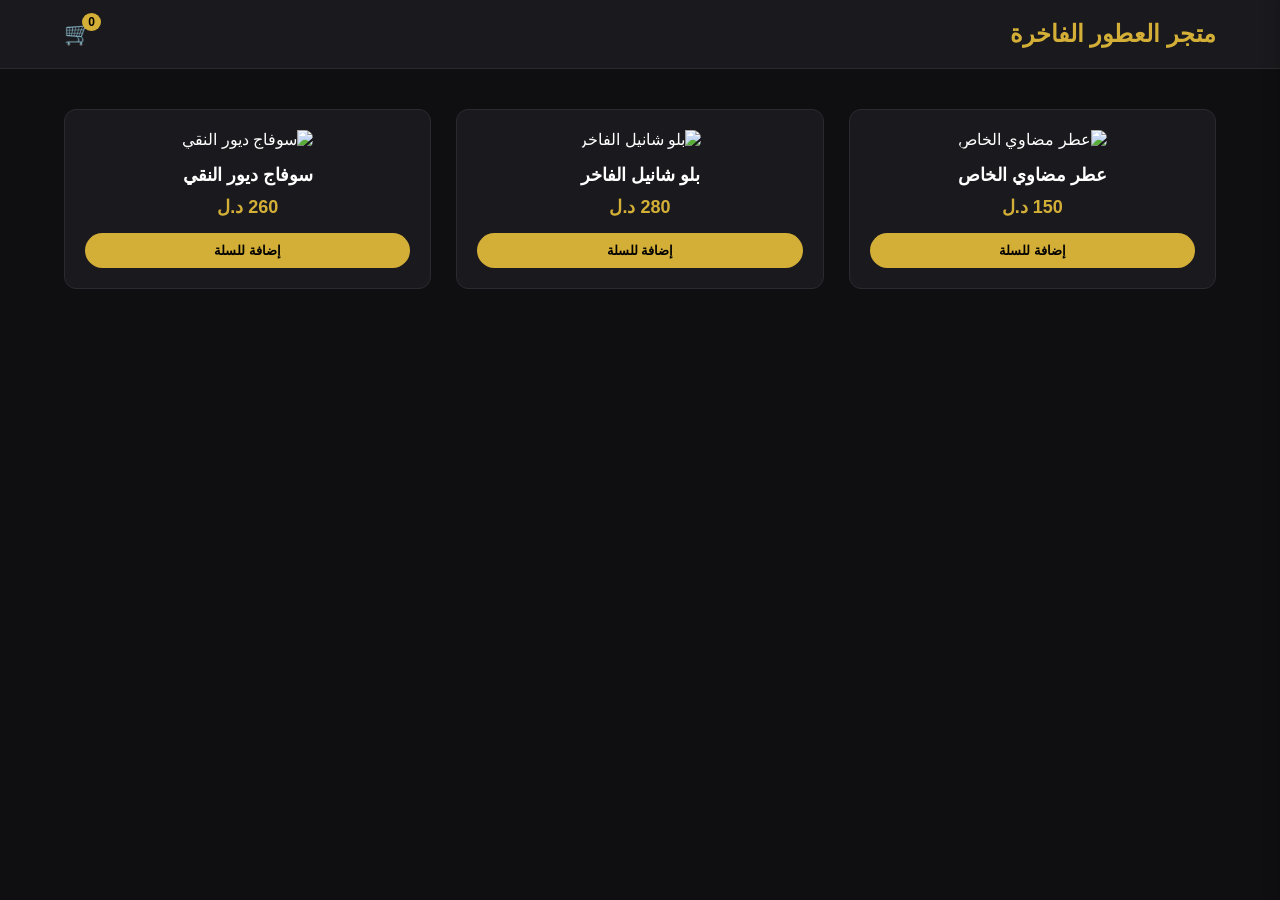
==== commit 6161d7da: "Update titles and comments in index.html" ====
--- a/index.html
+++ b/index.html
@@ -3,39 +3,54 @@
 <head>
     <meta charset="UTF-8">
     <meta name="viewport" content="width=device-width, initial-scale=1.0">
-    <title>متجر العطور الفاخرة</title>
+    <title>متجر العطور</title>
     <link rel="stylesheet" href="style.css">
 </head>
 <body>
     
-    <!-- شريط التنقل العلوي -->
+    <!-- شريط التنقل -->
     <header>
-        <div class="logo">أريج الفخامة</div>
+        <div class="logo">متجر العطور الفاخرة</div>
         <div class="cart-icon" onclick="toggleCart()">
             🛒 <span id="cart-count">0</span>
         </div>
     </header>
 
-    <!-- القسم الرئيسي -->
+    <!-- محتوى الصفحة الرئيسي -->
     <main>
-        <section class="hero">
-            <h1>اكتشف عاصفة من الجاذبية</h1>
-            <p>مجموعة حصرية من العطور العالمية الفاخرة بين يديك.</p>
-        </section>
-
-        <!-- حاوية عرض المنتجات -->
         <section class="products" id="products-container">
-            <!-- المنتجات سيتم تحميلها ديناميكياً بواسطة الجافا سكريبت -->
+            <!-- المنتجات تتولد هنا ديناميكياً -->
         </section>
     </main>
 
-    <!-- سلة التسوق الجانبية -->
+    <!-- سلة التسوق الجانبية ونموذج الطلب -->
     <div class="cart-sidebar" id="cartSidebar">
         <div class="cart-header">
-            <h3>سلة التسوق</h3>
+            <h3>سلة المشتريات</h3>
             <button class="close-btn" onclick="toggleCart()">×</button>
         </div>
+        
+        <!-- قائمة المنتجات المضافة -->
         <div class="cart-items" id="cartItems"></div>
+
+        <!-- نموذج بيانات الزبون لإتمام الطلب -->
+        <div class="order-form">
+            <h4>بيانات التوصيل</h4>
+            <div class="form-group">
+                <label for="customerName">الاسم ثلاثي:</label>
+                <input type="text" id="customerName" placeholder="إدخال الاسم الكامل">
+            </div>
+            <div class="form-group">
+                <label for="customerPhone">رقم الهاتف:</label>
+                <input type="tel" id="customerPhone" placeholder="09XXXXXXXX">
+            </div>
+            <div class="form-group">
+                <label for="customerAddress">المدينة / العنوان:</label>
+                <input type="text" id="customerAddress" placeholder="مثال: طرابلس - حي الأندلس">
+            </div>
+        </div>
+
+        <!-- إجمالي السعر وزر التأكيد -->
         <div class="cart-footer">
             <p>الإجمالي: <span id="cart-total">0</span> د.ل</p>
             <button class="checkout-btn" onclick="checkoutWhatsApp()">تأكيد الطلب عبر الواتساب</button>
--- a/style.css
+++ b/style.css
@@ -1,389 +1,206 @@
+:root {
+    --bg-color: #0f0f11;
+    --card-bg: #1a1a1e;
+    --accent-color: #d4af37; /* لون ذهبي للمظهر الفخم */
+    --text-color: #ffffff;
+    --text-muted: #a0a0a5;
+    --border-color: #2a2a30;
+}
 
 * {
+    box-sizing: border-box;
     margin: 0;
     padding: 0;
-    box-sizing: border-box;
-    font-family: 'Tajawal', sans-serif;
+    font-family: 'Segoe UI', Tahoma, Geneva, Verdana, sans-serif;
 }
 
 body {
-    background-color: #fafafa;
-    color: #1a1a1a;
-}
-
-/* Header */
+    background-color: var(--bg-color);
+    color: var(--text-color);
+}
+
 header {
     display: flex;
     justify-content: space-between;
     align-items: center;
-    padding: 15px 20px;
-    background-color: #fff;
-    border-bottom: 1px solid #eee;
+    padding: 20px 5%;
+    background-color: var(--card-bg);
+    border-bottom: 1px solid var(--border-color);
 }
 
 .logo {
     font-size: 24px;
-    letter-spacing: 5px;
-    color: #c19a6b;
-    font-weight: bold;
-}
-
-.cart-icon, .menu-icon {
-    font-size: 20px;
+    font-weight: bold;
+    color: var(--accent-color);
+}
+
+.cart-icon {
+    font-size: 22px;
     cursor: pointer;
     position: relative;
 }
 
 #cart-count {
     position: absolute;
-    top: -5px;
+    top: -8px;
     right: -10px;
-    background-color: #1a1a1a;
-    color: #fff;
+    background: var(--accent-color);
+    color: #000;
     font-size: 12px;
     padding: 2px 6px;
     border-radius: 50%;
-}
-
-.top-banner {
-    background-color: #c19a6b;
-    color: #fff;
+    font-weight: bold;
+}
+
+.hero {
     text-align: center;
-    padding: 10px;
-    font-size: 14px;
-}
-
-/* Sidebar */
-.sidebar {
+    padding: 60px 20px;
+    background: linear-gradient(rgba(15,15,17,0.85), rgba(15,15,17,1));
+}
+
+.hero h1 {
+    font-size: 36px;
+    color: var(--accent-color);
+    margin-bottom: 10px;
+}
+
+.hero p {
+    color: var(--text-muted);
+}
+
+.products {
+    display: grid;
+    grid-template-columns: repeat(auto-fit, minmax(250px, 1fr));
+    gap: 25px;
+    padding: 40px 5%;
+}
+
+.product-card {
+    background-color: var(--card-bg);
+    border: 1px solid var(--border-color);
+    border-radius: 12px;
+    padding: 20px;
+    text-align: center;
+    transition: transform 0.3s, border-color 0.3s;
+}
+
+.product-card:hover {
+    transform: translateY(-5px);
+    border-color: var(--accent-color);
+}
+
+.product-card img {
+    max-width: 100%;
+    height: 220px;
+    object-fit: cover;
+    border-radius: 8px;
+    margin-bottom: 15px;
+}
+
+.product-card h3 {
+    font-size: 18px;
+    margin-bottom: 10px;
+}
+
+.price {
+    color: var(--accent-color);
+    font-weight: bold;
+    font-size: 18px;
+    margin-bottom: 15px;
+}
+
+.add-btn {
+    background-color: var(--accent-color);
+    color: #000;
+    border: none;
+    padding: 10px 20px;
+    border-radius: 25px;
+    cursor: pointer;
+    font-weight: bold;
+    width: 100%;
+    transition: background 0.2s;
+}
+
+.add-btn:hover {
+    opacity: 0.9;
+}
+
+/* سلة التسوق الجانبية */
+.cart-sidebar {
     position: fixed;
     top: 0;
-    right: -300px;
-    width: 280px;
+    right: -360px;
+    width: 350px;
     height: 100%;
-    background-color: #fff;
-    box-shadow: -2px 0 5px rgba(0,0,0,0.1);
-    transition: 0.3s;
+    background-color: var(--card-bg);
+    box-shadow: -5px 0 15px rgba(0,0,0,0.5);
+    transition: right 0.3s ease-in-out;
+    display: flex;
+    flex-direction: column;
     z-index: 1000;
-    padding: 20px;
-}
-
-.sidebar.active {
+}
+
+.cart-sidebar.open {
     right: 0;
-}
-
-.close-btn {
-    text-align: left;
-    font-size: 20px;
-    cursor: pointer;
-    color: #999;
-}
-
-.sidebar-logo {
-    text-align: center;
-    font-size: 28px;
-    letter-spacing: 4px;
-    margin-bottom: 40px;
-}
-
-.menu-links {
-    list-style: none;
-}
-
-.menu-links li {
-    margin-bottom: 20px;
-}
-
-.menu-links a {
-    text-decoration: none;
-    color: #333;
-    font-size: 18px;
-    display: block;
-}
-
-.submenu {
-    list-style: none;
-    padding-right: 20px;
-    margin-top: 10px;
-}
-
-.submenu li {
-    margin-bottom: 10px;
-}
-
-.submenu a {
-    font-size: 16px;
-    color: #666;
-}
-
-.overlay {
-    position: fixed;
-    top: 0;
-    left: 0;
-    width: 100%;
-    height: 100%;
-    background: rgba(0,0,0,0.5);
-    display: none;
-    z-index: 999;
-}
-
-/* Hero Section */
-.hero {
-    text-align: center;
-    padding: 50px 20px;
-    background: linear-gradient(to bottom, #fff, #fafafa);
-}
-
-.subtitle {
-    font-size: 12px;
-    letter-spacing: 2px;
-    color: #888;
-    margin-bottom: 15px;
-}
-
-.hero h1 {
-    font-size: 32px;
-    line-height: 1.4;
-    margin-bottom: 20px;
-}
-
-.hero h1 span {
-    color: #c19a6b;
-}
-
-.desc {
-    color: #666;
-    font-size: 16px;
-    margin-bottom: 30px;
-}
-
-.categories-btn button {
-    background: transparent;
-    border: 1px solid #333;
-    padding: 10px 20px;
-    border-radius: 25px;
-    margin: 0 5px;
-    cursor: pointer;
-    font-family: inherit;
-    transition: 0.3s;
-}
-
-.categories-btn button.active, .categories-btn button:hover {
-    background: #1a1a1a;
-    color: #fff;
-}
-
-/* Products */
-.products {
-    padding: 40px 20px;
-}
-
-.section-title {
-    text-align: center;
-    margin-bottom: 30px;
-}
-
-.section-title h2 {
-    font-size: 24px;
-}
-
-.section-title p {
-    color: #888;
-    font-size: 14px;
-}
-
-.product-grid {
-    display: grid;
-    grid-template-columns: repeat(auto-fill, minmax(150px, 1fr));
-    gap: 15px;
-}
-
-.product-card {
-    background: #fff;
-    border-radius: 15px;
-    padding: 15px;
-    text-align: center;
-    box-shadow: 0 2px 10px rgba(0,0,0,0.05);
-}
-
-.product-card img {
-    width: 100%;
-    height: 150px;
-    object-fit: contain;
-    margin-bottom: 15px;
-}
-
-.product-card h3 {
-    font-size: 16px;
-    margin-bottom: 10px;
-}
-
-.product-price {
-    color: #c19a6b;
-    font-weight: bold;
-    font-size: 18px;
-    margin-bottom: 15px;
-}
-
-.add-to-cart {
-    background: #1a1a1a;
-    color: #fff;
-    border: none;
-    padding: 8px 15px;
-    border-radius: 20px;
-    cursor: pointer;
-    width: 100%;
-    font-family: inherit;
-}
-
-/* Cart Modal */
-.cart-modal {
-    position: fixed;
-    top: 0;
-    left: 0;
-    width: 100%;
-    height: 100%;
-    background: rgba(0,0,0,0.5);
-    display: none;
-    justify-content: center;
-    align-items: center;
-    z-index: 1001;
-}
-
-.cart-content {
-    background: #fff;
-    width: 90%;
-    max-width: 400px;
-    border-radius: 15px;
-    padding: 20px;
-    max-height: 90vh;
-    overflow-y: auto;
 }
 
 .cart-header {
     display: flex;
     justify-content: space-between;
     align-items: center;
-    margin-bottom: 10px;
-}
-
-.close-cart {
-    background: transparent;
-    border: none;
-    font-size: 20px;
-    cursor: pointer;
-}
-
-.cart-discount-note {
+    padding: 20px;
+    border-bottom: 1px solid var(--border-color);
+}
+
+.close-btn {
+    background: none;
+    border: none;
+    color: #fff;
+    font-size: 28px;
+    cursor: pointer;
+}
+
+.cart-items {
+    flex: 1;
+    overflow-y: auto;
+    padding: 20px;
+}
+
+.cart-item {
+    display: flex;
+    justify-content: space-between;
+    align-items: center;
+    margin-bottom: 15px;
+    border-bottom: 1px solid var(--border-color);
+    padding-bottom: 10px;
+}
+
+.cart-item h4 {
+    font-size: 14px;
+}
+
+.remove-btn {
+    background: none;
+    border: none;
+    color: #ff4d4d;
+    cursor: pointer;
     font-size: 12px;
-    color: #888;
-    margin-bottom: 20px;
-    text-align: center;
-}
-
-.cart-item {
-    display: flex;
-    justify-content: space-between;
-    margin-bottom: 15px;
-    border-bottom: 1px solid #eee;
-    padding-bottom: 10px;
-}
-
-.cart-total {
-    font-weight: bold;
-    font-size: 18px;
-    text-align: left;
-    margin: 20px 0;
-}
-
-.checkout-btn, .submit-order {
-    background: #1a1a1a;
-    color: #fff;
-    border: none;
-    padding: 12px;
-    width: 100%;
-    border-radius: 25px;
-    cursor: pointer;
-    font-family: inherit;
-    font-size: 16px;
-}
-
-.checkout-form input, .checkout-form textarea {
-    width: 100%;
-    padding: 10px;
-    margin-bottom: 10px;
-    border: 1px solid #ddd;
-    border-radius: 8px;
-    font-family: inherit;
-}
-
-/* Admin */
-.admin-body {
-    display: flex;
-    flex-direction: column;
-    align-items: center;
-    padding: 20px;
-}
-
-.admin-login, .admin-dashboard {
-    background: #fff;
-    padding: 30px;
-    border-radius: 15px;
-    box-shadow: 0 4px 15px rgba(0,0,0,0.05);
-    width: 100%;
-    max-width: 400px;
-    text-align: center;
-    margin-top: 40px;
-}
-
-.admin-login input {
-    width: 100%;
-    padding: 10px;
-    margin: 15px 0;
-    border: 1px solid #ddd;
-    border-radius: 8px;
-}
-
-.login-btn {
-    background: #1a1a1a;
-    color: #fff;
-    border: none;
-    padding: 10px 30px;
-    border-radius: 20px;
-    cursor: pointer;
-}
-
-.add-product-form input, .add-product-form select {
-    width: 100%;
-    padding: 10px;
-    margin-bottom: 10px;
-    border: 1px solid #ddd;
-    border-radius: 8px;
-}
-
-.add-product-form button {
-    background: #c19a6b;
-    color: #fff;
-    border: none;
-    padding: 10px;
+}
+
+.cart-footer {
+    padding: 20px;
+    border-top: 1px solid var(--border-color);
+}
+
+.checkout-btn {
+    background-color: #25d366; /* لون الواتساب المميز */
+    color: white;
+    border: none;
+    padding: 14px;
     width: 100%;
     border-radius: 8px;
-    cursor: pointer;
-    margin-bottom: 20px;
-}
-
-.admin-product-item {
-    display: flex;
-    justify-content: space-between;
-    align-items: center;
-    padding: 10px;
-    border-bottom: 1px solid #eee;
-}
-
-.delete-btn {
-    background: #ff4d4d;
-    color: #fff;
-    border: none;
-    padding: 5px 10px;
-    border-radius: 5px;
-    cursor: pointer;
-}
+    font-weight: bold;
+    cursor: pointer;
+    margin-top: 10px;
+    font-size: 16px;
+}
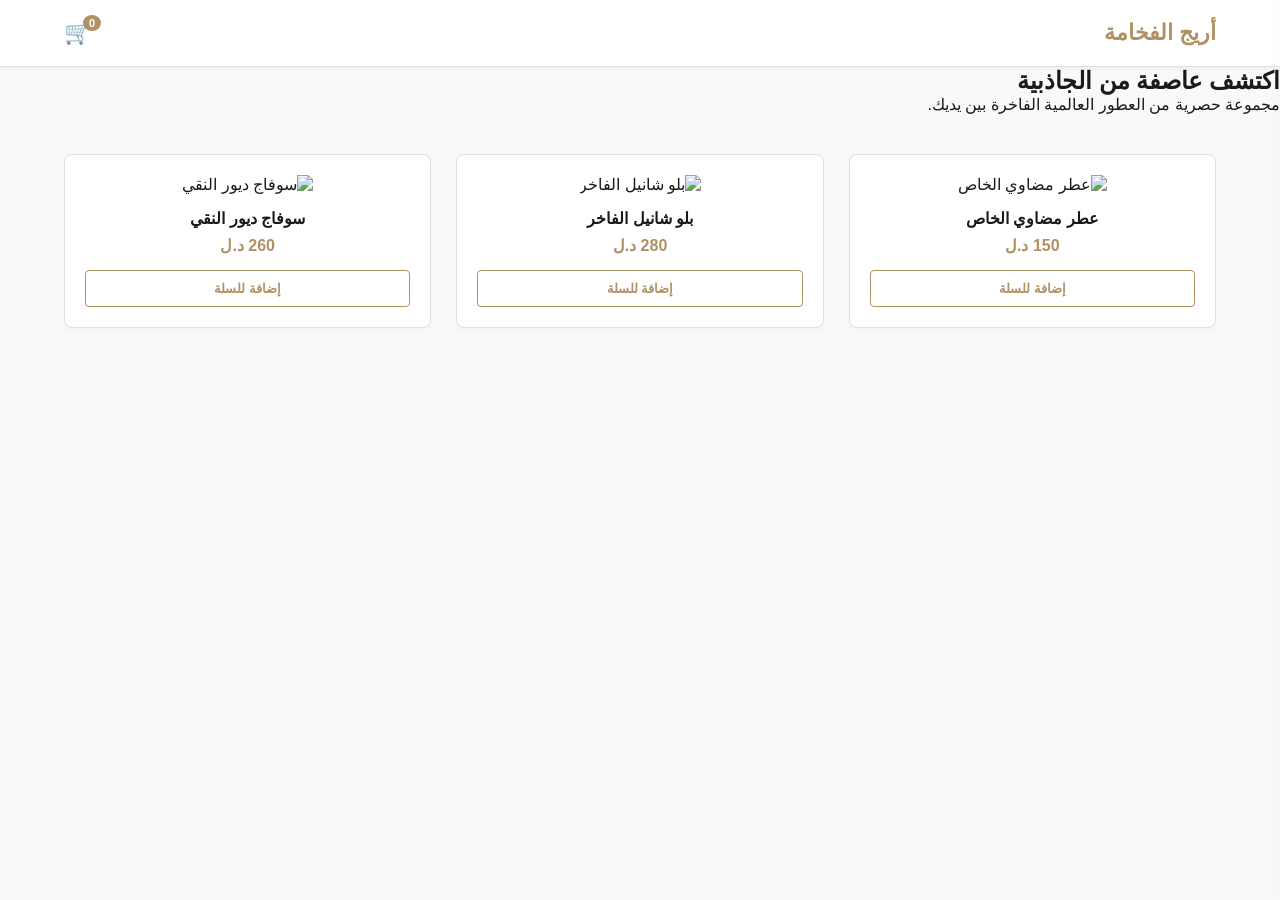
==== commit 52ce3d20: "Update title and improve comments in index.html" ====
--- a/index.html
+++ b/index.html
@@ -3,54 +3,39 @@
 <head>
     <meta charset="UTF-8">
     <meta name="viewport" content="width=device-width, initial-scale=1.0">
-    <title>متجر العطور</title>
+    <title>متجر العطور الفاخرة</title>
     <link rel="stylesheet" href="style.css">
 </head>
 <body>
     
-    <!-- شريط التنقل -->
+    <!-- شريط التنقل العلوي -->
     <header>
-        <div class="logo">متجر العطور الفاخرة</div>
+        <div class="logo">أريج الفخامة</div>
         <div class="cart-icon" onclick="toggleCart()">
             🛒 <span id="cart-count">0</span>
         </div>
     </header>
 
-    <!-- محتوى الصفحة الرئيسي -->
+    <!-- القسم الرئيسي -->
     <main>
+        <section class="hero">
+            <h1>اكتشف عاصفة من الجاذبية</h1>
+            <p>مجموعة حصرية من العطور العالمية الفاخرة بين يديك.</p>
+        </section>
+
+        <!-- حاوية عرض المنتجات -->
         <section class="products" id="products-container">
-            <!-- المنتجات تتولد هنا ديناميكياً -->
+            <!-- المنتجات سيتم تحميلها ديناميكياً بواسطة الجافا سكريبت -->
         </section>
     </main>
 
-    <!-- سلة التسوق الجانبية ونموذج الطلب -->
+    <!-- سلة التسوق الجانبية -->
     <div class="cart-sidebar" id="cartSidebar">
         <div class="cart-header">
-            <h3>سلة المشتريات</h3>
+            <h3>سلة التسوق</h3>
             <button class="close-btn" onclick="toggleCart()">×</button>
         </div>
-        
-        <!-- قائمة المنتجات المضافة -->
         <div class="cart-items" id="cartItems"></div>
-
-        <!-- نموذج بيانات الزبون لإتمام الطلب -->
-        <div class="order-form">
-            <h4>بيانات التوصيل</h4>
-            <div class="form-group">
-                <label for="customerName">الاسم ثلاثي:</label>
-                <input type="text" id="customerName" placeholder="إدخال الاسم الكامل">
-            </div>
-            <div class="form-group">
-                <label for="customerPhone">رقم الهاتف:</label>
-                <input type="tel" id="customerPhone" placeholder="09XXXXXXXX">
-            </div>
-            <div class="form-group">
-                <label for="customerAddress">المدينة / العنوان:</label>
-                <input type="text" id="customerAddress" placeholder="مثال: طرابلس - حي الأندلس">
-            </div>
-        </div>
-
-        <!-- إجمالي السعر وزر التأكيد -->
         <div class="cart-footer">
             <p>الإجمالي: <span id="cart-total">0</span> د.ل</p>
             <button class="checkout-btn" onclick="checkoutWhatsApp()">تأكيد الطلب عبر الواتساب</button>
--- a/style.css
+++ b/style.css
@@ -1,10 +1,10 @@
 :root {
-    --bg-color: #0f0f11;
-    --card-bg: #1a1a1e;
-    --accent-color: #d4af37; /* لون ذهبي للمظهر الفخم */
-    --text-color: #ffffff;
-    --text-muted: #a0a0a5;
-    --border-color: #2a2a30;
+    --bg-color: #f8f9fa;     /* خلفية الموقع بيضاء ناصعة ومريحة */
+    --card-bg: #ffffff;      /* خلفية كروت العطور بيضاء */
+    --accent-color: #af9164; /* لون ذهبي كلاسيكي متناسق مع الأبيض */
+    --text-color: #1a1a1a;   /* نصوص داكنة لضمان وضوح القراءة */
+    --text-muted: #6c757d;   /* نصوص فرعية بالرمادي */
+    --border-color: #e0e0e0; /* حدود خفيفة وناعمة */
 }
 
 * {
@@ -26,10 +26,11 @@
     padding: 20px 5%;
     background-color: var(--card-bg);
     border-bottom: 1px solid var(--border-color);
+    box-shadow: 0 2px 5px rgba(0,0,0,0.05);
 }
 
 .logo {
-    font-size: 24px;
+    font-size: 22px;
     font-weight: bold;
     color: var(--accent-color);
 }
@@ -42,35 +43,19 @@
 
 #cart-count {
     position: absolute;
-    top: -8px;
+    top: -5px;
     right: -10px;
     background: var(--accent-color);
-    color: #000;
-    font-size: 12px;
+    color: #fff;
+    font-size: 11px;
     padding: 2px 6px;
     border-radius: 50%;
     font-weight: bold;
 }
 
-.hero {
-    text-align: center;
-    padding: 60px 20px;
-    background: linear-gradient(rgba(15,15,17,0.85), rgba(15,15,17,1));
-}
-
-.hero h1 {
-    font-size: 36px;
-    color: var(--accent-color);
-    margin-bottom: 10px;
-}
-
-.hero p {
-    color: var(--text-muted);
-}
-
 .products {
     display: grid;
-    grid-template-columns: repeat(auto-fit, minmax(250px, 1fr));
+    grid-template-columns: repeat(auto-fit, minmax(240px, 1fr));
     gap: 25px;
     padding: 40px 5%;
 }
@@ -78,63 +63,66 @@
 .product-card {
     background-color: var(--card-bg);
     border: 1px solid var(--border-color);
-    border-radius: 12px;
+    border-radius: 8px;
     padding: 20px;
     text-align: center;
-    transition: transform 0.3s, border-color 0.3s;
+    transition: transform 0.2s, border-color 0.3s;
+    box-shadow: 0 4px 6px rgba(0,0,0,0.02);
 }
 
 .product-card:hover {
-    transform: translateY(-5px);
+    transform: translateY(-3px);
     border-color: var(--accent-color);
 }
 
 .product-card img {
     max-width: 100%;
-    height: 220px;
+    height: 200px;
     object-fit: cover;
-    border-radius: 8px;
+    border-radius: 4px;
     margin-bottom: 15px;
 }
 
 .product-card h3 {
-    font-size: 18px;
-    margin-bottom: 10px;
+    font-size: 16px;
+    margin-bottom: 8px;
+    color: var(--text-color);
 }
 
 .price {
     color: var(--accent-color);
     font-weight: bold;
-    font-size: 18px;
     margin-bottom: 15px;
 }
 
 .add-btn {
+    background-color: transparent;
+    color: var(--accent-color);
+    border: 1px solid var(--accent-color);
+    padding: 10px;
+    border-radius: 4px;
+    cursor: pointer;
+    width: 100%;
+    font-weight: bold;
+    transition: all 0.2s;
+}
+
+.add-btn:hover {
     background-color: var(--accent-color);
-    color: #000;
-    border: none;
-    padding: 10px 20px;
-    border-radius: 25px;
-    cursor: pointer;
-    font-weight: bold;
-    width: 100%;
-    transition: background 0.2s;
-}
-
-.add-btn:hover {
-    opacity: 0.9;
-}
-
-/* سلة التسوق الجانبية */
+    color: #fff;
+}
+
+/* السلة الجانبية البيضاء */
 .cart-sidebar {
     position: fixed;
     top: 0;
-    right: -360px;
-    width: 350px;
+    right: -380px;
+    width: 360px;
     height: 100%;
     background-color: var(--card-bg);
-    box-shadow: -5px 0 15px rgba(0,0,0,0.5);
-    transition: right 0.3s ease-in-out;
+    border-left: 1px solid var(--border-color);
+    box-shadow: -5px 0 25px rgba(0,0,0,0.1);
+    transition: right 0.3s ease;
     display: flex;
     flex-direction: column;
     z-index: 1000;
@@ -155,8 +143,8 @@
 .close-btn {
     background: none;
     border: none;
-    color: #fff;
-    font-size: 28px;
+    color: var(--text-color);
+    font-size: 24px;
     cursor: pointer;
 }
 
@@ -171,12 +159,12 @@
     justify-content: space-between;
     align-items: center;
     margin-bottom: 15px;
+    padding-bottom: 10px;
     border-bottom: 1px solid var(--border-color);
-    padding-bottom: 10px;
-}
-
-.cart-item h4 {
-    font-size: 14px;
+}
+
+.cart-item small {
+    color: var(--text-muted);
 }
 
 .remove-btn {
@@ -184,23 +172,67 @@
     border: none;
     color: #ff4d4d;
     cursor: pointer;
+    font-weight: 500;
+}
+
+/* نموذج البيانات المنسق باللون الفاتح */
+.order-form {
+    padding: 15px 20px;
+    background-color: #f1f3f5;
+    border-top: 1px solid var(--border-color);
+}
+
+.order-form h4 {
+    margin-bottom: 10px;
+    color: var(--text-color);
+    font-size: 14px;
+}
+
+.form-group {
+    margin-bottom: 8px;
+}
+
+.form-group label {
+    display: block;
     font-size: 12px;
+    margin-bottom: 4px;
+    color: var(--text-muted);
+}
+
+.form-group input {
+    width: 100%;
+    padding: 8px;
+    background: var(--card-bg);
+    border: 1px solid var(--border-color);
+    color: var(--text-color);
+    border-radius: 4px;
+    outline: none;
+}
+
+.form-group input:focus {
+    border-color: var(--accent-color);
 }
 
 .cart-footer {
     padding: 20px;
     border-top: 1px solid var(--border-color);
+    background-color: var(--card-bg);
 }
 
 .checkout-btn {
-    background-color: #25d366; /* لون الواتساب المميز */
-    color: white;
+    background-color: #25d366;
+    color: #fff;
     border: none;
-    padding: 14px;
+    padding: 12px;
     width: 100%;
-    border-radius: 8px;
+    border-radius: 4px;
     font-weight: bold;
     cursor: pointer;
     margin-top: 10px;
-    font-size: 16px;
-}
+    font-size: 15px;
+    box-shadow: 0 3px 6px rgba(37, 211, 102, 0.2);
+}
+
+.checkout-btn:hover {
+    background-color: #20ba5a;
+}
